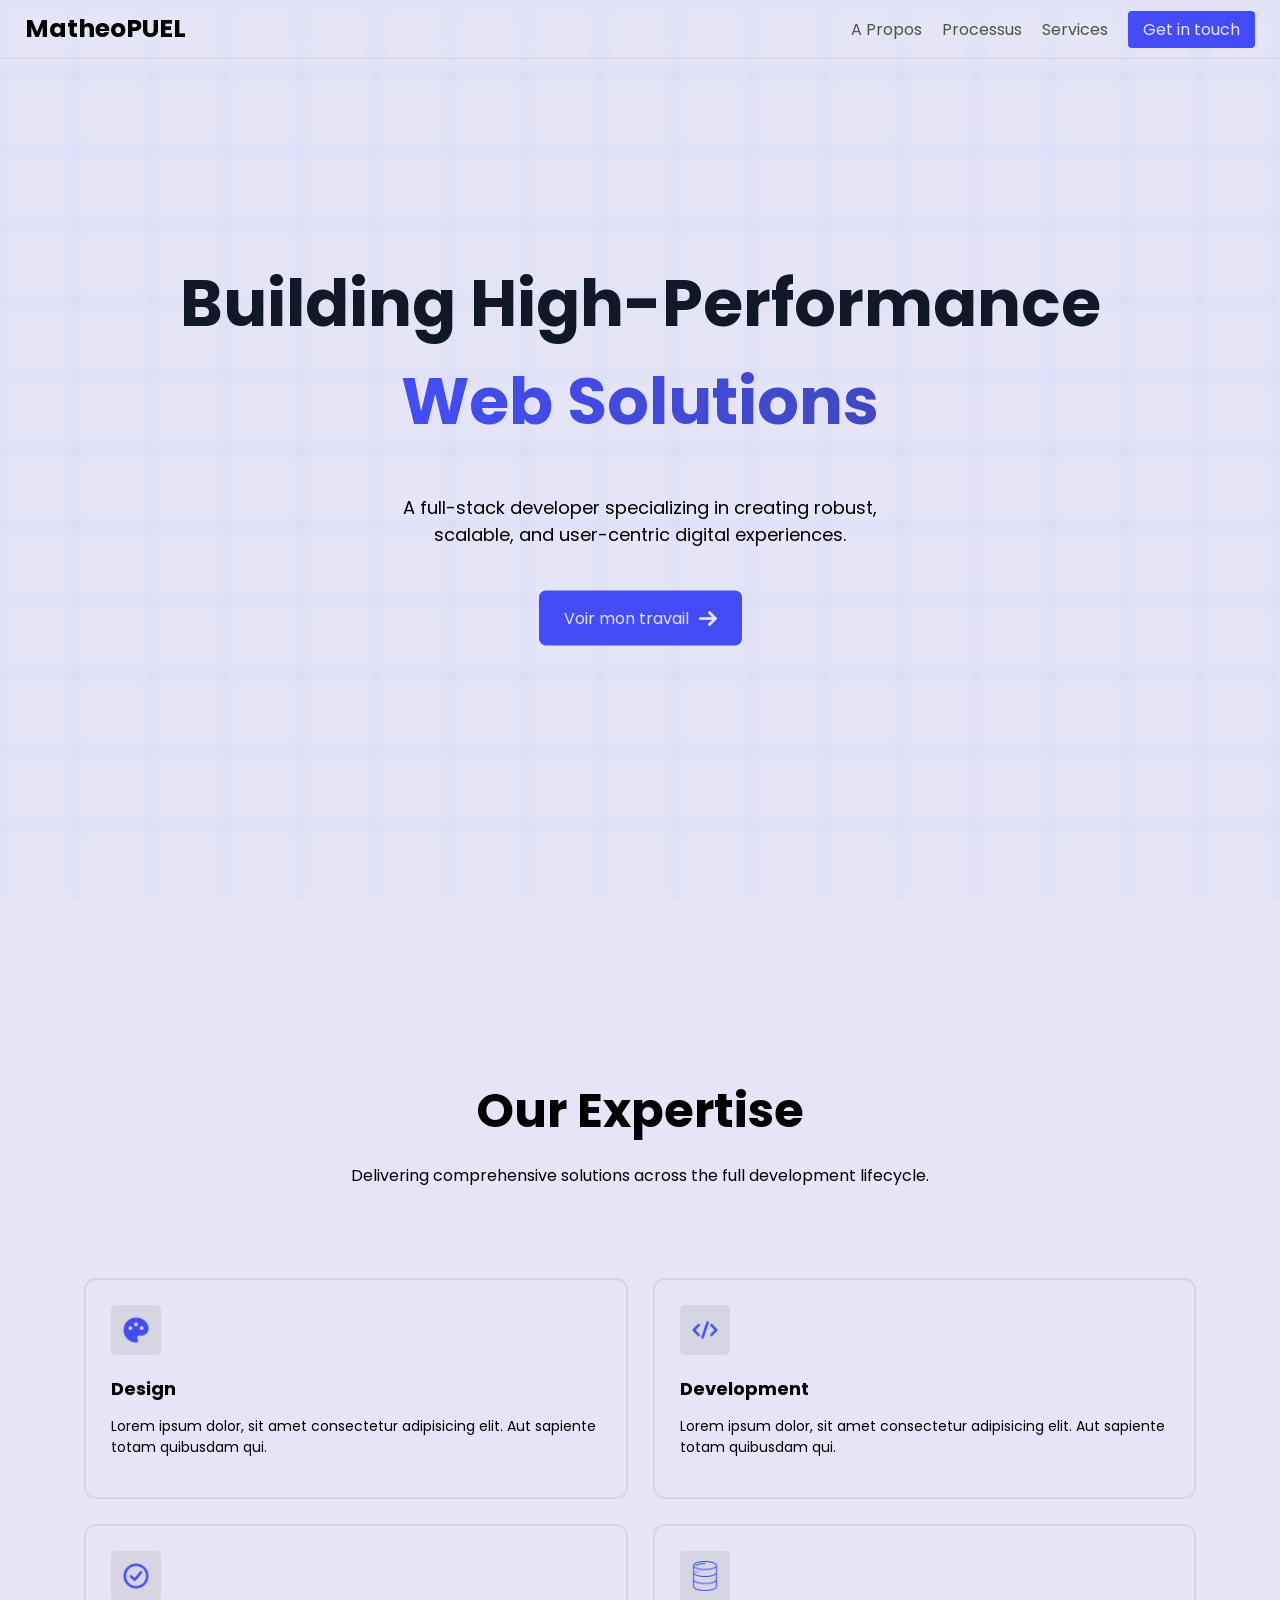
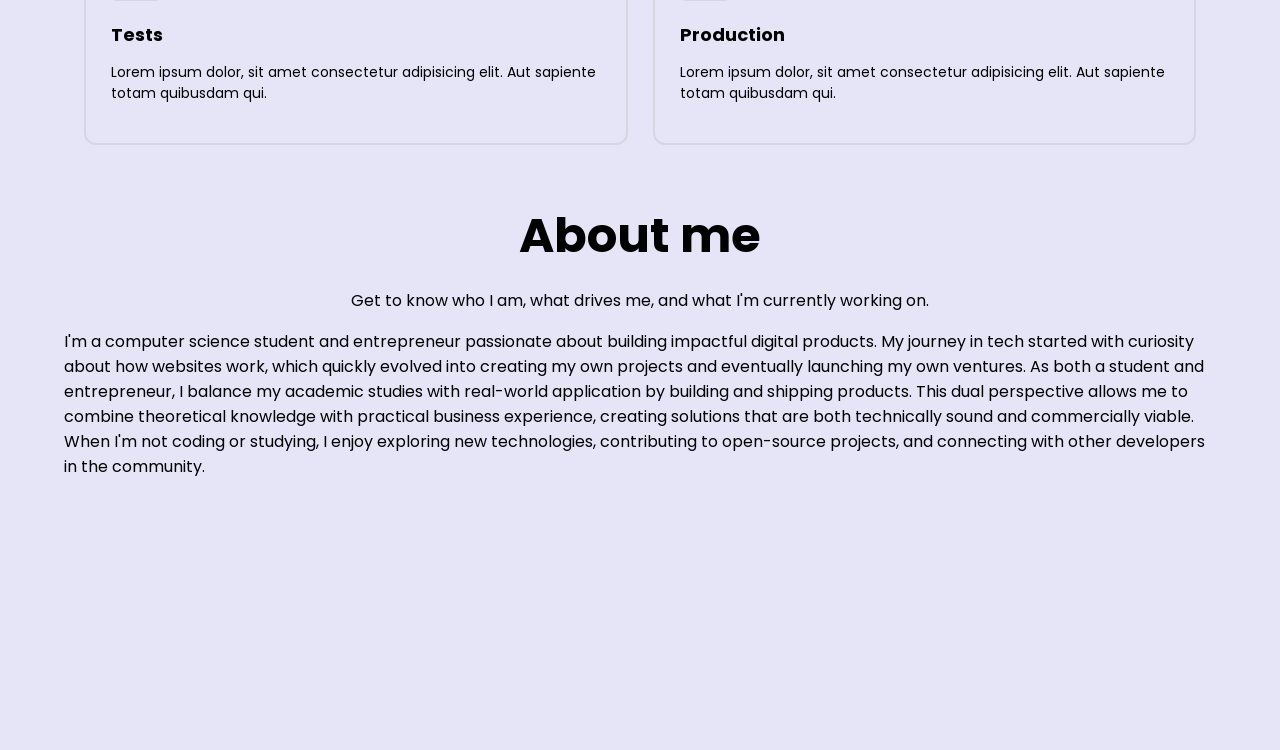
==== index.html @ b8c24689 "Add files via upload" ====
<!DOCTYPE html>
<html lang="fr">
  <head>
    <meta charset="UTF-8" />
    <meta name="viewport" content="width=device-width, initial-scale=1.0" />
    <title>Document</title>
    <link rel="stylesheet" href="./style/index.css" />
  </head>
  <body>

    <nav>
      <div class="nav-logo">
        <h1 style="font-size: 25px;">MatheoPUEL</h1>
      </div>

      <div class="nav-links" id="nav-links">
        <ul>
          <li><a href="">A Propos</a></li>
          <li><a href="">Processus</a></li>
          <li><a href="">Services</a></li>
          <li><a href="" class="nav-btn">Get in touch</a></li>
        </ul>
      </div>

      <div class="nav-toggle" id="nav-toggle">
        ☰
      </div>
    </nav>

    <div class="header-container header-background">
      <div class="hero-section">
        <div class="header-title">
          <h1 class="title">
            Building High-Performance <br /><span class="title-primary"
              >Web Solutions</span
            >
          </h1>
        </div>
        <p class="header-description" style="text-align: center">
          A full-stack developer specializing in creating robust, scalable, and
          user-centric digital experiences.
        </p>
        <a href="" class="btn-primary"
          >Voir mon travail
          <img width="18px" src="./img/right-arrow.png" alt=""
        /></a>
      </div>
    </div>

      <section class="section">
      <div class="section-title">
        <h2>Our Expertise</h2>
        <p>
          Delivering comprehensive solutions across the full development
          lifecycle.
        </p>
      </div>
      <div class="section-cards" style="margin-top: 70px">
        <div class="card">
          <div class="card-icon">
            <img width="30px" src="./img/palette-de-couleurs.png" alt="" />
          </div>
          <h3>Design</h3>
          <p>
            Lorem ipsum dolor, sit amet consectetur adipisicing elit. Aut
            sapiente totam quibusdam qui.
          </p>
        </div>

        <div class="card">
          <div class="card-icon">
            <img width="30px" src="./img/code.png" alt="" />
          </div>
          <h3>Development</h3>
          <p>
            Lorem ipsum dolor, sit amet consectetur adipisicing elit. Aut
            sapiente totam quibusdam qui.
          </p>
        </div>
        <div class="card">
          <div class="card-icon">
            <img width="30px" src="./img/tests.png" alt="" />
          </div>
          <h3>Tests</h3>
          <p>
            Lorem ipsum dolor, sit amet consectetur adipisicing elit. Aut
            sapiente totam quibusdam qui.
          </p>
        </div>
        <div class="card">
          <div class="card-icon">
            <img width="30px" src="./img/server.png" alt="" />
          </div>
          <h3>Production</h3>
          <p>
            Lorem ipsum dolor, sit amet consectetur adipisicing elit. Aut
            sapiente totam quibusdam qui.
          </p>
        </div>
      </div>
    </section>

    <section class="section">
      <div class="section-title">
        <h2>About me</h2>
        <p>
Get to know who I am, what drives me, and what I'm currently working on.</p>
      </div>
      </div>
      <p>I'm a computer science student and entrepreneur passionate about building impactful digital products. My journey in tech started with curiosity about how websites work, which quickly evolved into creating my own projects and eventually launching my own ventures.

As both a student and entrepreneur, I balance my academic studies with real-world application by building and shipping products. This dual perspective allows me to combine theoretical knowledge with practical business experience, creating solutions that are both technically sound and commercially viable.

When I'm not coding or studying, I enjoy exploring new technologies, contributing to open-source projects, and connecting with other developers in the community.        </p>
    </section>


    <script src="./script/navbar.js"></script>
  </body>
</html>
---- style/index.css ----
@import './main.css';


/* --- Base --- */
nav {
  display: flex;
  justify-content: space-between;
  align-items: center;
  position: fixed;
  width: 100%;
  background-color: rgba(var(--primary-background-rgb), 0.5);
  z-index: 99;
  top: 0;
  border-bottom: 1px solid #a6a6a63f;
  backdrop-filter: blur(10px);
  padding: 10px 25px;
  box-sizing: border-box;
}

.nav-logo h1 {
  margin: 0;
}

/* --- Links Desktop --- */
.nav-links ul {
  display: flex;
  flex-direction: row;
  list-style-type: none;
  gap: 20px;
  margin: 0;
  padding: 0;
}

.nav-links ul li a {
  color: #4B5543;
  text-decoration: none;
  transition: color 0.2s;
}

.nav-links ul li a:hover {
  color: #000000;
}

.nav-btn {
  background-color: var(--primary-color);
  color: var(--primary-background) !important;
  text-decoration: none;
  padding: 7px 15px;
  border-radius: 4px;
  transition-duration: 0.3s;
}

.nav-btn:hover {
  background-color: var(--secondary-color);
}

/* --- Bouton hamburger (mobile) --- */
.nav-toggle {
  display: none;
  font-size: 28px;
  cursor: pointer;
  user-select: none;
}

/* --- Base --- */
nav {
  display: flex;
  justify-content: space-between;
  align-items: center;
  position: fixed;
  width: 100%;
  background-color: rgba(var(--primary-background));
  z-index: 99;
  top: 0;
  border-bottom: 1px solid #a6a6a63f;
  backdrop-filter: blur(10px);
  padding: 10px 25px;
  box-sizing: border-box;
}

.nav-logo h1 {
  margin: 0;
}

/* --- Links Desktop --- */
.nav-links ul {
  display: flex;
  flex-direction: row;
  list-style-type: none;
  gap: 20px;
  margin: 0;
  padding: 0;
}

.nav-links ul li a {
  color: #4B5543;
  text-decoration: none;
  transition: color 0.2s;
}

.nav-links ul li a:hover {
  color: #000000;
}

.nav-btn {
  background-color: var(--primary-color);
  color: var(--primary-background) !important;
  text-decoration: none;
  padding: 7px 15px;
  border-radius: 4px;
  transition-duration: 0.3s;
}

.nav-btn:hover {
  background-color: var(--secondary-color);
}

/* --- Hamburger --- */
.nav-toggle {
  display: none;
  font-size: 28px;
  cursor: pointer;
  user-select: none;
}

/* --- Responsive --- */
@media (max-width: 768px) {
  .nav-links {
    position: absolute;
    top: 62px;
    left: 0;
    width: 100%;
    overflow: hidden;
    max-height: 0;
    opacity: 0;
    background-color: rgba(var(--primary-background-rgb));
    border-top: 1px solid #a6a6a63f;
    border-bottom: 1px solid transparent;
    transition: max-height 0.4s ease, opacity 0.4s ease, border-bottom 0.4s ease;
  }

  .nav-links.active {
    max-height: 300px;
    opacity: 1;
    border-bottom: 1px solid #a6a6a63f;
  }

  .nav-links ul {
    display: flex;
    flex-direction: column;
    align-items: left;
    gap: 15px;
    padding: 20px 0;
    margin: 0 0 0 25px;
    backdrop-filter: blur(10px);
  }

  .nav-toggle {
    display: block;
  }
}


.header-container {
  position: relative;
  height: 100vh;
  width: 100%;
  overflow: hidden;
}

.header-background::before {
  content: "";
  position: absolute;
  inset: 0;

  background-color: var(--primary-background);
  background-image: linear-gradient(var(--primary-color) 1px, transparent 1px),
    linear-gradient(to right, var(--primary-color) 1px, var(--primary-background) 1px);
  background-size: 75px 75px;
  opacity: 0.3;

  filter: blur(4px);
  z-index: 0;
}

.hero-section {
  position: relative;
  z-index: 1;
  top: 50%;
  left: 50%;
  transform: translate(-50%, -50%);
  display: flex;
  flex-direction: column;
  align-items: center;

  gap: 25px;
}

.header-title {
  text-align: center;
}

.title {
  font-size: 65px;
  color: #111827;
}

.title-primary {
  font-size: 65px;
  background: linear-gradient(to left, var(--secondary-color), var(--primary-color));
  -webkit-background-clip: text;
  -webkit-text-fill-color: transparent;
}

.btn-primary {
  background-color: var(--primary-color);
  color: var(--primary-background);
  text-decoration: none;
  padding: 15px 25px 15px 25px;
  border-radius: 7px;

  display: flex;
  justify-content: center;
  align-items: center;
  gap: 10px;
  transition-duration: 0.3s;
}

.header-description {
  width: 40%;
  font-size: 18px;

}

.btn-primary:hover {
  background-color: var(--secondary-color);
}

@media screen and (max-width: 1260px) {
  .title {
    font-size: 45px;
  }

  .title-primary {
    font-size: 45px;
  }

  .header-description {
    width: 60%;
  }

}

@media screen and (max-width: 710px) {
  .title {
    font-size: 35px;
  }

  .title-primary {
    font-size: 35px;
  }

  .header-description {
    width: 80%;
  }
}

@media screen and (max-width: 525px) {
  .title {
    font-size: 30px;
  }

  .title-primary {
    font-size: 30px;
  }

  .header-description {
    width: 90%;
    font-size: 18px;
  }
}

/*
Section
*/
.section {
  height: 550px;
  margin-top: 175px;
  position: relative;
  left: 50%;
  transform: translateX(-50%);
  width: 90%;
}

.section-title {
  text-align: center;
}

.section-title h2 {
  font-size: 48px;
}

.section-title p {
  font-size: 16px;
}

.section-cards {
  display: flex;
  flex-wrap: wrap;
  justify-content: space-between;
  gap: 25px;
  padding: 20px;
}

.card {
  flex: 1 1 calc(25% - 20px);
  /* 4 cartes par ligne sur grand écran */
  background-color: var(--primary-background);
  /* exemple */
  padding: 25px;
  border-radius: 12px;
  box-sizing: border-box;

  border: solid 2px #a6a6a63f;
  transition-duration: 0.3s;
}

.card:hover {
  transform: translateY(-10px);
  box-shadow: 0px 10px 15px -3px rgba(0, 0, 0, 0.1);
}

.card-icon {
  width: 50px;
  height: 50px;
  background-color: #a6a6a63f;
  border-radius: 5px;
  margin-bottom: 20px;

  display: flex;
  justify-content: center;
  align-items: center;
}

.card h3 {
  font-size: 18px;
}

.card p {
  font-size: 14px;
}

@media (max-width: 1330px) {
  .card {
    flex: 1 1 calc(50% - 20px);
  }
}

@media (max-width: 760px) {
  .card {
    flex: 1 1 100%;
  }
}
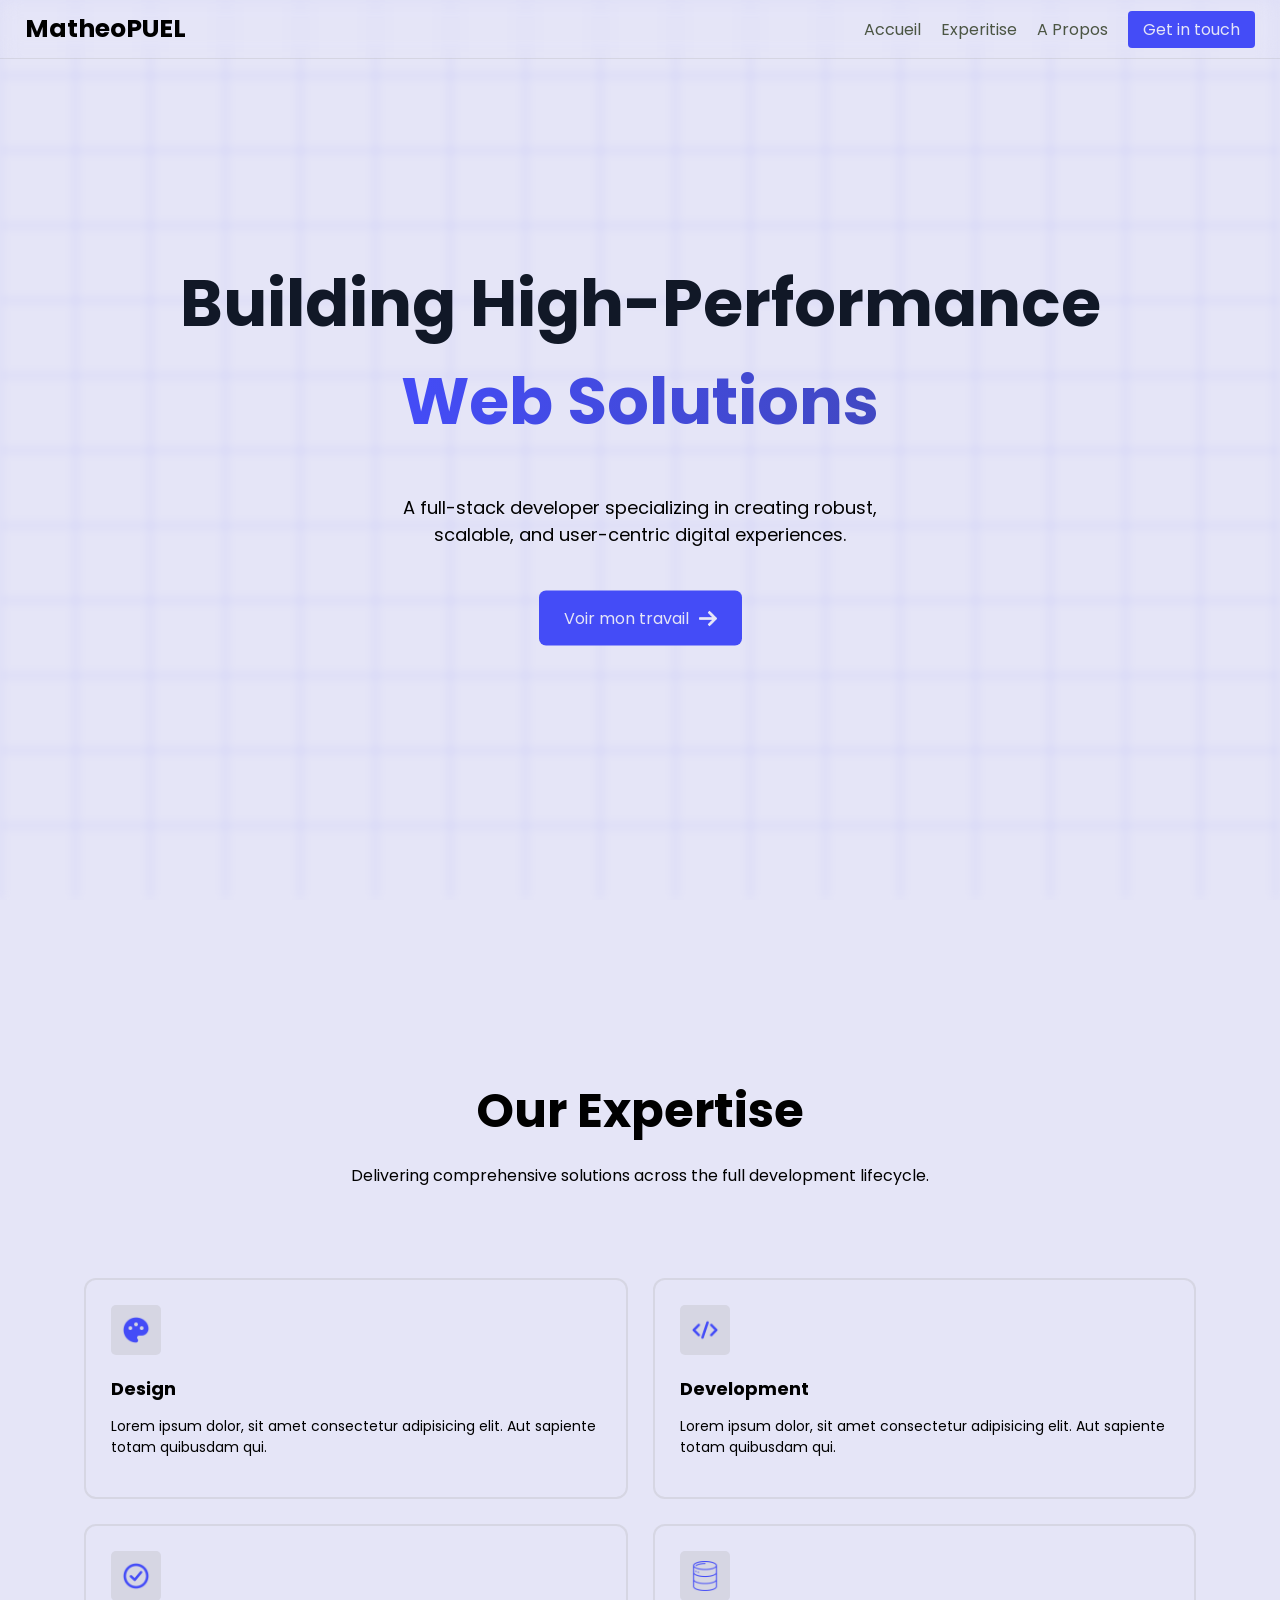
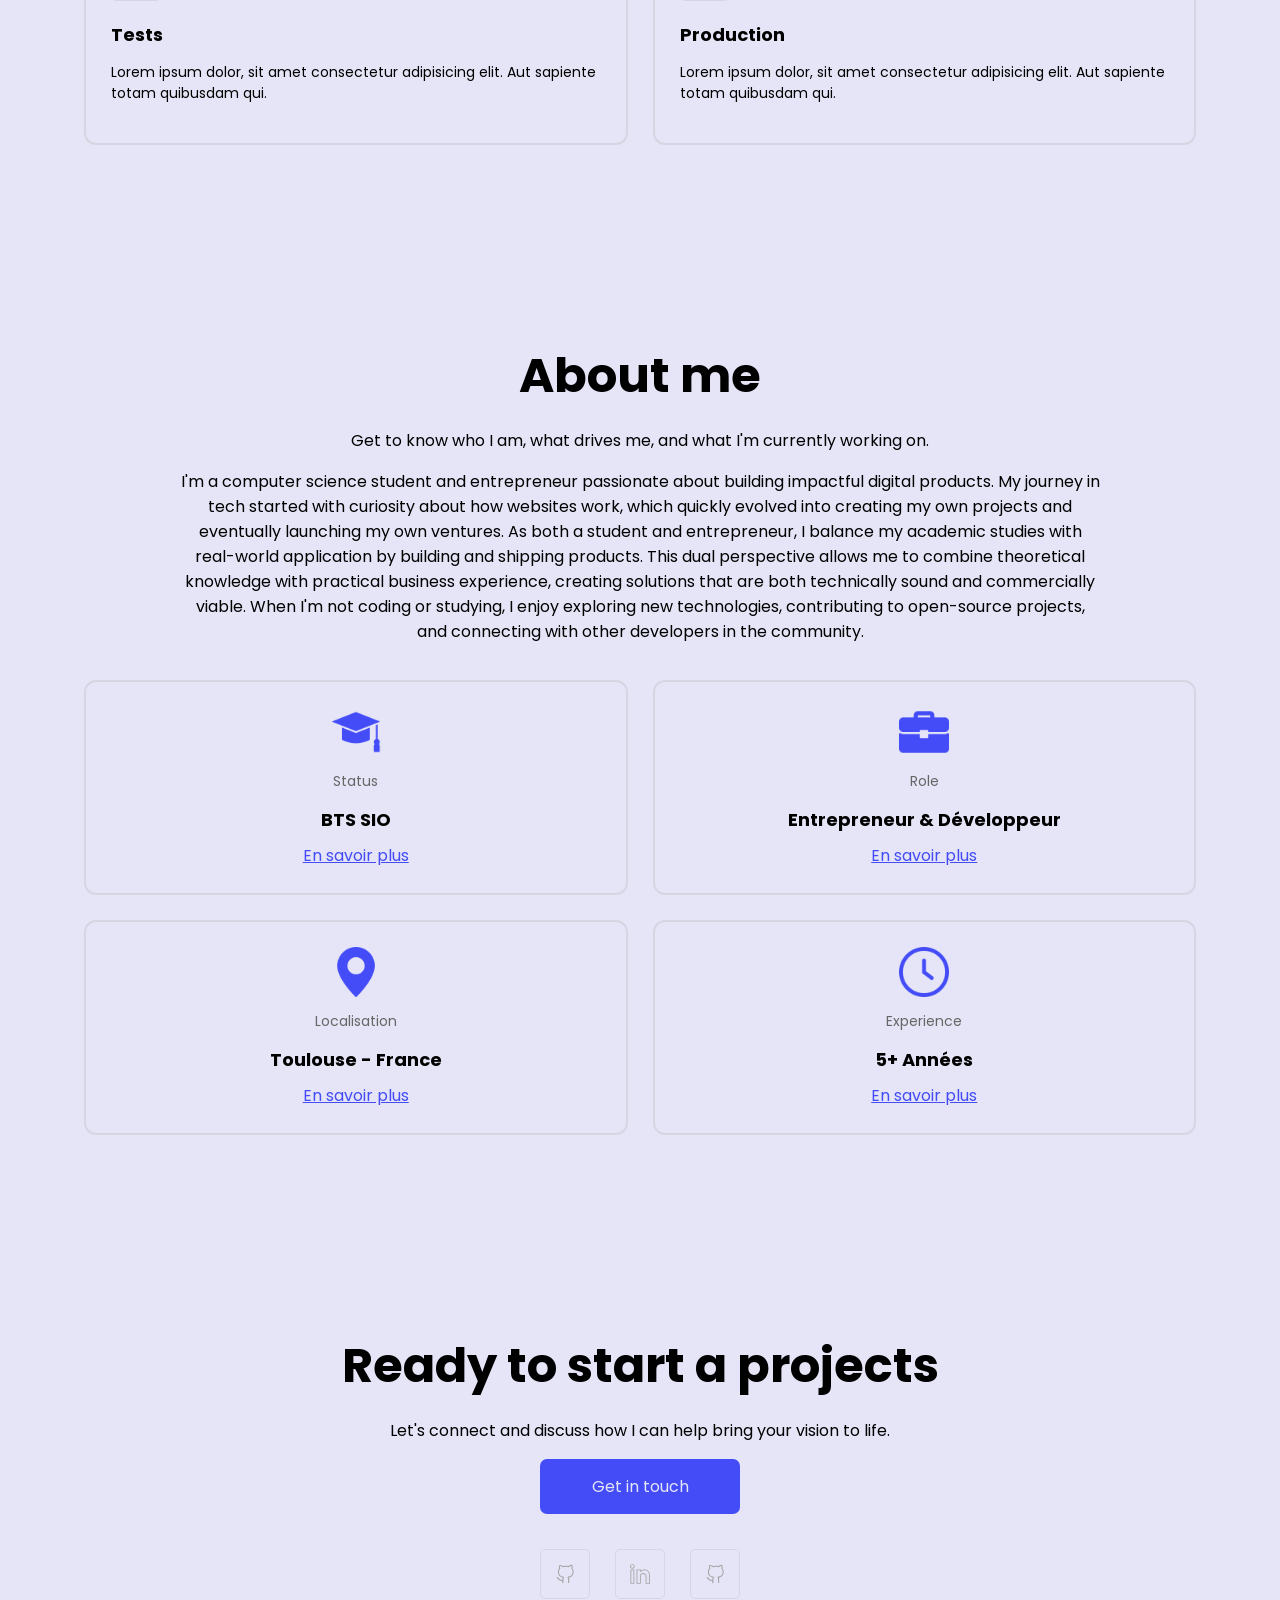
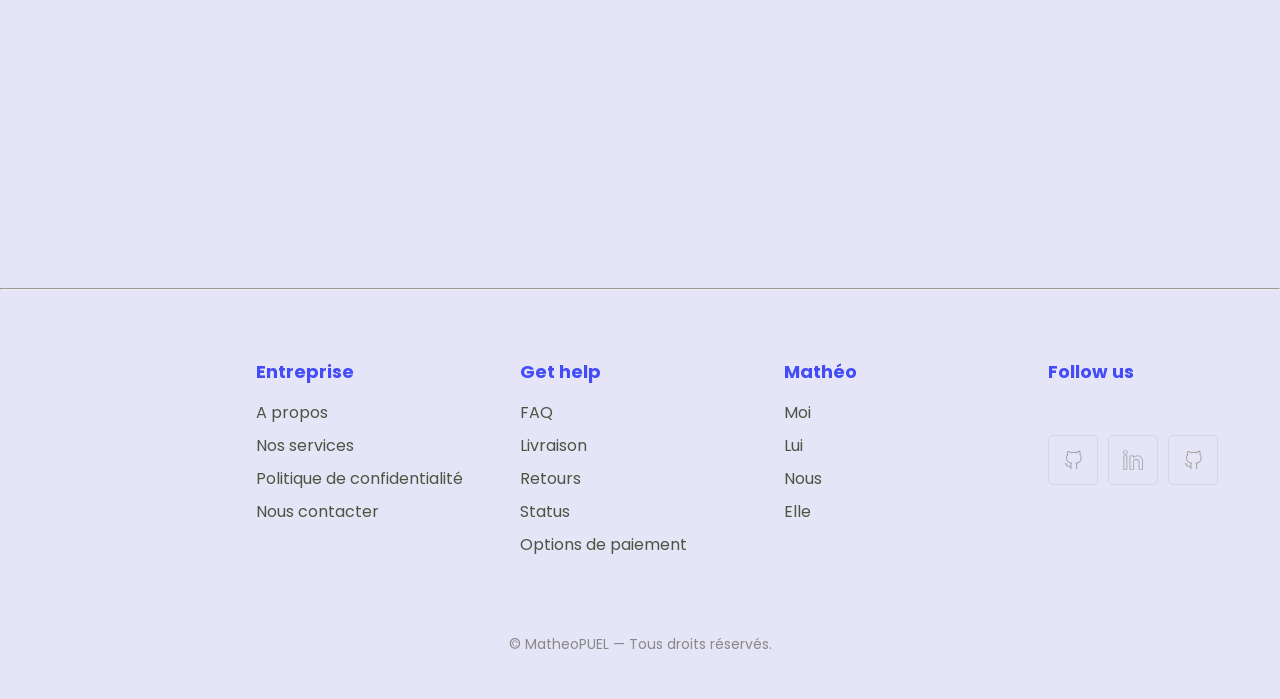
==== commit 5d721a5c: "update project" ====
--- a/index.html
+++ b/index.html
@@ -8,6 +8,15 @@
   </head>
   <body>
 
+    <div class="modal display-none" id="modal">
+      <div class="modal-content">
+        <h1 id="title"></h1>
+        <p id="content"></p>
+        <button class="close-modal" onclick="closeModal()"><img width="20px" src="./img/x.png" alt=""></button>
+      </div>
+
+    </div>
+
     <nav>
       <div class="nav-logo">
         <h1 style="font-size: 25px;">MatheoPUEL</h1>
@@ -15,10 +24,10 @@
 
       <div class="nav-links" id="nav-links">
         <ul>
-          <li><a href="">A Propos</a></li>
-          <li><a href="">Processus</a></li>
-          <li><a href="">Services</a></li>
-          <li><a href="" class="nav-btn">Get in touch</a></li>
+          <li><a href="./index.html#home">Accueil</a></li>
+          <li><a href="./index.html#expertise">Experitise</a></li>
+          <li><a href="./index.html#about">A Propos</a></li>
+          <li><a href="./index.html#contact" class="nav-btn">Get in touch</a></li>
         </ul>
       </div>
 
@@ -27,10 +36,10 @@
       </div>
     </nav>
 
-    <div class="header-container header-background">
+    <div class="header-container header-background" id="home">
       <div class="hero-section">
         <div class="header-title">
-          <h1 class="title">
+          <h1 class="title"">
             Building High-Performance <br /><span class="title-primary"
               >Web Solutions</span
             >
@@ -47,7 +56,7 @@
       </div>
     </div>
 
-      <section class="section">
+    <section class="section" id="expertise">
       <div class="section-title">
         <h2>Our Expertise</h2>
         <p>
@@ -100,21 +109,146 @@
       </div>
     </section>
 
-    <section class="section">
+    <section class="section" id="about">
       <div class="section-title">
         <h2>About me</h2>
         <p>
 Get to know who I am, what drives me, and what I'm currently working on.</p>
       </div>
       </div>
-      <p>I'm a computer science student and entrepreneur passionate about building impactful digital products. My journey in tech started with curiosity about how websites work, which quickly evolved into creating my own projects and eventually launching my own ventures.
+      <p class="about-paragraphe">I'm a computer science student and entrepreneur passionate about building impactful digital products. My journey in tech started with curiosity about how websites work, which quickly evolved into creating my own projects and eventually launching my own ventures.
 
 As both a student and entrepreneur, I balance my academic studies with real-world application by building and shipping products. This dual perspective allows me to combine theoretical knowledge with practical business experience, creating solutions that are both technically sound and commercially viable.
 
 When I'm not coding or studying, I enjoy exploring new technologies, contributing to open-source projects, and connecting with other developers in the community.        </p>
+
+      <div class="about-container">
+        <div class="about-card">
+          <img width="50px" src="./img/education.png" alt="">
+          <p>Status</p>
+          <h3>BTS SIO</h3>
+          <a class="href" onclick="ShowModal(studie)">En savoir plus</a>
+        </div>
+                <div class="about-card">
+          <img width="50px" src="./img/briefcase.png" alt="">
+          <p>Role</p>
+          <h3>Entrepreneur & Développeur</h3>
+                    <a class="href" onclick="ShowModal(role)">En savoir plus</a>
+        </div>
+                <div class="about-card">
+          <img width="50px" src="./img/pin.png" alt="">
+          <p>Localisation</p>
+          <h3>Toulouse - France</h3>
+                    <a class="href" onclick="ShowModal(locatio)">En savoir plus</a>
+        </div>
+                <div class="about-card">
+          <img width="50px" src="./img/clock.png" alt="">
+          <p>Experience</p>
+          <h3>5+ Années</h3>
+                    <a class="href" onclick="ShowModal(experience)">En savoir plus</a>
+        </div>
+      </div>
+
     </section>
 
+    <section class="section" id="contact">
+      <div class="section-title" style="display: flex; flex-direction: column; align-items: center;" >
+        <h2>Ready to start a projects</h2>
+        <p>Let's connect and discuss how I can help bring your vision to life.</p>
+
+        <div>
+          <a class="btn-primary" style="width: 150px;" href="">Get in touch</a>
+          <div class="contact-container">
+            <a href="https://github.com/MatheoPUEL" target="_blank"><div class="contact-card"><svg width="20px" height="20px" viewBox="0 0 24 24" xmlns="http://www.w3.org/2000/svg" fill="#000000"><path d="M21.035 5.257c.91 1.092 1.364 2.366 1.364 3.822 0 5.277-3.002 6.824-5.823 7.279.364.637.455 1.365.455 2.093v3.73c0 .455-.273.728-.637.728a.718.718 0 0 1-.728-.728v-3.73a2.497 2.497 0 0 0-.728-2.093l.455-1.183c2.821-.364 5.733-1.274 5.733-6.187 0-1.183-.455-2.275-1.274-3.185l-.182-.727a4.04 4.04 0 0 0 .09-2.73c-.454.09-1.364.273-2.91 1.365l-.547.09a13.307 13.307 0 0 0-6.55 0l-.547-.09C7.57 2.71 6.66 2.437 6.204 2.437c-.273.91-.273 1.91.09 2.73l-.181.727c-.91.91-1.365 2.093-1.365 3.185 0 4.822 2.73 5.823 5.732 6.187l.364 1.183c-.546.546-.819 1.274-.728 2.002v3.821a.718.718 0 0 1-.728.728.718.718 0 0 1-.728-.728V20.18c-3.002.637-4.185-.91-5.095-2.092-.455-.546-.819-1.001-1.274-1.092-.09-.091-.364-.455-.273-.819.091-.364.455-.637.82-.455.91.182 1.455.91 2 1.547.82 1.092 1.639 2.092 4.095 1.547v-.364c-.09-.728.091-1.456.455-2.093-2.73-.546-5.914-2.093-5.914-7.279 0-1.456.455-2.73 1.365-3.822-.273-1.273-.182-2.638.273-3.73l.455-.364C5.749 1.073 7.023.8 9.66 2.437a13.673 13.673 0 0 1 6.642 0C18.851.708 20.216.98 20.398 1.072l.455.364c.455 1.274.546 2.548.182 3.821z"/></svg></div></a>
+            <a href="https://www.linkedin.com/in/matheo-puel-b21062332/" target="_blank"><div class="contact-card"><svg fill="#000000" height="20px" width="20px" version="1.1" id="Capa_1" xmlns="http://www.w3.org/2000/svg" xmlns:xlink="http://www.w3.org/1999/xlink"
+	 viewBox="0 0 45.959 45.959" xml:space="preserve">
+<g>
+	<g>
+		<path d="M5.392,0.492C2.268,0.492,0,2.647,0,5.614c0,2.966,2.223,5.119,5.284,5.119c1.588,0,2.956-0.515,3.957-1.489
+			c0.96-0.935,1.489-2.224,1.488-3.653C10.659,2.589,8.464,0.492,5.392,0.492z M7.847,7.811C7.227,8.414,6.34,8.733,5.284,8.733
+			C3.351,8.733,2,7.451,2,5.614c0-1.867,1.363-3.122,3.392-3.122c1.983,0,3.293,1.235,3.338,3.123
+			C8.729,6.477,8.416,7.256,7.847,7.811z"/>
+		<path d="M0.959,45.467h8.988V12.422H0.959V45.467z M2.959,14.422h4.988v29.044H2.959V14.422z"/>
+		<path d="M33.648,12.422c-4.168,0-6.72,1.439-8.198,2.792l-0.281-2.792H15v33.044h9.959V28.099c0-0.748,0.303-2.301,0.493-2.711
+			c1.203-2.591,2.826-2.591,5.284-2.591c2.831,0,5.223,2.655,5.223,5.797v16.874h10v-18.67
+			C45.959,16.92,39.577,12.422,33.648,12.422z M43.959,43.467h-6V28.593c0-4.227-3.308-7.797-7.223-7.797
+			c-2.512,0-5.358,0-7.099,3.75c-0.359,0.775-0.679,2.632-0.679,3.553v15.368H17V14.422h6.36l0.408,4.044h1.639l0.293-0.473
+			c0.667-1.074,2.776-3.572,7.948-3.572c4.966,0,10.311,3.872,10.311,12.374V43.467z"/>
+	</g>
+</g>
+</svg></div></a>
+          <a href="" target="_blank"><div class="contact-card"><svg width="20px" height="20px" viewBox="0 0 24 24" xmlns="http://www.w3.org/2000/svg" fill="#000000"><path d="M21.035 5.257c.91 1.092 1.364 2.366 1.364 3.822 0 5.277-3.002 6.824-5.823 7.279.364.637.455 1.365.455 2.093v3.73c0 .455-.273.728-.637.728a.718.718 0 0 1-.728-.728v-3.73a2.497 2.497 0 0 0-.728-2.093l.455-1.183c2.821-.364 5.733-1.274 5.733-6.187 0-1.183-.455-2.275-1.274-3.185l-.182-.727a4.04 4.04 0 0 0 .09-2.73c-.454.09-1.364.273-2.91 1.365l-.547.09a13.307 13.307 0 0 0-6.55 0l-.547-.09C7.57 2.71 6.66 2.437 6.204 2.437c-.273.91-.273 1.91.09 2.73l-.181.727c-.91.91-1.365 2.093-1.365 3.185 0 4.822 2.73 5.823 5.732 6.187l.364 1.183c-.546.546-.819 1.274-.728 2.002v3.821a.718.718 0 0 1-.728.728.718.718 0 0 1-.728-.728V20.18c-3.002.637-4.185-.91-5.095-2.092-.455-.546-.819-1.001-1.274-1.092-.09-.091-.364-.455-.273-.819.091-.364.455-.637.82-.455.91.182 1.455.91 2 1.547.82 1.092 1.639 2.092 4.095 1.547v-.364c-.09-.728.091-1.456.455-2.093-2.73-.546-5.914-2.093-5.914-7.279 0-1.456.455-2.73 1.365-3.822-.273-1.273-.182-2.638.273-3.73l.455-.364C5.749 1.073 7.023.8 9.66 2.437a13.673 13.673 0 0 1 6.642 0C18.851.708 20.216.98 20.398 1.072l.455.364c.455 1.274.546 2.548.182 3.821z"/></svg></div></a>
+          </div>
+        </div>
+      </div>
+    </section>
+
+<hr>
+<footer class="footer">
+  <div class="footer-container">
+    <div class="footer-card">
+      <h4>Entreprise</h4>
+      <ul>
+        <li><a href="#">A propos</a></li>
+        <li><a href="#">Nos services</a></li>
+        <li><a href="#">Politique de confidentialité</a></li>
+        <li><a href="#">Nous contacter</a></li>
+      </ul>
+    </div>
+
+    <div class="footer-card">
+      <h4>Get help</h4>
+      <ul>
+        <li><a href="#">FAQ</a></li>
+        <li><a href="#">Livraison</a></li>
+        <li><a href="#">Retours</a></li>
+        <li><a href="#">Status</a></li>
+        <li><a href="#">Options de paiement</a></li>
+      </ul>
+    </div>
+
+    <div class="footer-card">
+      <h4>Mathéo</h4>
+      <ul>
+        <li><a href="#">Moi</a></li>
+        <li><a href="#">Lui</a></li>
+        <li><a href="#">Nous</a></li>
+        <li><a href="#">Elle</a></li>
+      </ul>
+    </div>
+
+    <div class="footer-card">
+      <h4>Follow us</h4>
+      <div class="social-links">
+<a href="https://github.com/MatheoPUEL" target="_blank"><div class="contact-card"><svg width="20px" height="20px" viewBox="0 0 24 24" xmlns="http://www.w3.org/2000/svg" fill="#000000"><path d="M21.035 5.257c.91 1.092 1.364 2.366 1.364 3.822 0 5.277-3.002 6.824-5.823 7.279.364.637.455 1.365.455 2.093v3.73c0 .455-.273.728-.637.728a.718.718 0 0 1-.728-.728v-3.73a2.497 2.497 0 0 0-.728-2.093l.455-1.183c2.821-.364 5.733-1.274 5.733-6.187 0-1.183-.455-2.275-1.274-3.185l-.182-.727a4.04 4.04 0 0 0 .09-2.73c-.454.09-1.364.273-2.91 1.365l-.547.09a13.307 13.307 0 0 0-6.55 0l-.547-.09C7.57 2.71 6.66 2.437 6.204 2.437c-.273.91-.273 1.91.09 2.73l-.181.727c-.91.91-1.365 2.093-1.365 3.185 0 4.822 2.73 5.823 5.732 6.187l.364 1.183c-.546.546-.819 1.274-.728 2.002v3.821a.718.718 0 0 1-.728.728.718.718 0 0 1-.728-.728V20.18c-3.002.637-4.185-.91-5.095-2.092-.455-.546-.819-1.001-1.274-1.092-.09-.091-.364-.455-.273-.819.091-.364.455-.637.82-.455.91.182 1.455.91 2 1.547.82 1.092 1.639 2.092 4.095 1.547v-.364c-.09-.728.091-1.456.455-2.093-2.73-.546-5.914-2.093-5.914-7.279 0-1.456.455-2.73 1.365-3.822-.273-1.273-.182-2.638.273-3.73l.455-.364C5.749 1.073 7.023.8 9.66 2.437a13.673 13.673 0 0 1 6.642 0C18.851.708 20.216.98 20.398 1.072l.455.364c.455 1.274.546 2.548.182 3.821z"/></svg></div></a>
+            <a href="https://www.linkedin.com/in/matheo-puel-b21062332/" target="_blank"><div class="contact-card"><svg fill="#000000" height="20px" width="20px" version="1.1" id="Capa_1" xmlns="http://www.w3.org/2000/svg" xmlns:xlink="http://www.w3.org/1999/xlink"
+	 viewBox="0 0 45.959 45.959" xml:space="preserve">
+<g>
+	<g>
+		<path d="M5.392,0.492C2.268,0.492,0,2.647,0,5.614c0,2.966,2.223,5.119,5.284,5.119c1.588,0,2.956-0.515,3.957-1.489
+			c0.96-0.935,1.489-2.224,1.488-3.653C10.659,2.589,8.464,0.492,5.392,0.492z M7.847,7.811C7.227,8.414,6.34,8.733,5.284,8.733
+			C3.351,8.733,2,7.451,2,5.614c0-1.867,1.363-3.122,3.392-3.122c1.983,0,3.293,1.235,3.338,3.123
+			C8.729,6.477,8.416,7.256,7.847,7.811z"/>
+		<path d="M0.959,45.467h8.988V12.422H0.959V45.467z M2.959,14.422h4.988v29.044H2.959V14.422z"/>
+		<path d="M33.648,12.422c-4.168,0-6.72,1.439-8.198,2.792l-0.281-2.792H15v33.044h9.959V28.099c0-0.748,0.303-2.301,0.493-2.711
+			c1.203-2.591,2.826-2.591,5.284-2.591c2.831,0,5.223,2.655,5.223,5.797v16.874h10v-18.67
+			C45.959,16.92,39.577,12.422,33.648,12.422z M43.959,43.467h-6V28.593c0-4.227-3.308-7.797-7.223-7.797
+			c-2.512,0-5.358,0-7.099,3.75c-0.359,0.775-0.679,2.632-0.679,3.553v15.368H17V14.422h6.36l0.408,4.044h1.639l0.293-0.473
+			c0.667-1.074,2.776-3.572,7.948-3.572c4.966,0,10.311,3.872,10.311,12.374V43.467z"/>
+	</g>
+</g>
+</svg></div></a>
+          <a href="" target="_blank"><div class="contact-card"><svg width="20px" height="20px" viewBox="0 0 24 24" xmlns="http://www.w3.org/2000/svg" fill="#000000"><path d="M21.035 5.257c.91 1.092 1.364 2.366 1.364 3.822 0 5.277-3.002 6.824-5.823 7.279.364.637.455 1.365.455 2.093v3.73c0 .455-.273.728-.637.728a.718.718 0 0 1-.728-.728v-3.73a2.497 2.497 0 0 0-.728-2.093l.455-1.183c2.821-.364 5.733-1.274 5.733-6.187 0-1.183-.455-2.275-1.274-3.185l-.182-.727a4.04 4.04 0 0 0 .09-2.73c-.454.09-1.364.273-2.91 1.365l-.547.09a13.307 13.307 0 0 0-6.55 0l-.547-.09C7.57 2.71 6.66 2.437 6.204 2.437c-.273.91-.273 1.91.09 2.73l-.181.727c-.91.91-1.365 2.093-1.365 3.185 0 4.822 2.73 5.823 5.732 6.187l.364 1.183c-.546.546-.819 1.274-.728 2.002v3.821a.718.718 0 0 1-.728.728.718.718 0 0 1-.728-.728V20.18c-3.002.637-4.185-.91-5.095-2.092-.455-.546-.819-1.001-1.274-1.092-.09-.091-.364-.455-.273-.819.091-.364.455-.637.82-.455.91.182 1.455.91 2 1.547.82 1.092 1.639 2.092 4.095 1.547v-.364c-.09-.728.091-1.456.455-2.093-2.73-.546-5.914-2.093-5.914-7.279 0-1.456.455-2.73 1.365-3.822-.273-1.273-.182-2.638.273-3.73l.455-.364C5.749 1.073 7.023.8 9.66 2.437a13.673 13.673 0 0 1 6.642 0C18.851.708 20.216.98 20.398 1.072l.455.364c.455 1.274.546 2.548.182 3.821z"/></svg></div></a>
+      </div>
+    </div>
+  </div>
+
+  <div class="footer-bottom">
+    <p>&copy; <span id="year"></span> MatheoPUEL — Tous droits réservés.</p>
+  </div>
+</footer>
 
     <script src="./script/navbar.js"></script>
+    <script src="./script/modal.js"></script>
   </body>
 </html>
--- a/style/index.css
+++ b/style/index.css
@@ -70,7 +70,7 @@
   position: fixed;
   width: 100%;
   background-color: rgba(var(--primary-background));
-  z-index: 99;
+  z-index: 98;
   top: 0;
   border-bottom: 1px solid #a6a6a63f;
   backdrop-filter: blur(10px);
@@ -284,12 +284,15 @@
 Section
 */
 .section {
-  height: 550px;
+    min-height: 550px;
+  /* ou auto */
+  height: auto;
   margin-top: 175px;
   position: relative;
   left: 50%;
   transform: translateX(-50%);
   width: 90%;
+  z-index: 1;
 }
 
 .section-title {
@@ -361,3 +364,116 @@
     flex: 1 1 100%;
   }
 }
+
+
+
+/* --- Section About --- */
+.about-section {
+  min-height: 550px;
+  height: auto;
+  margin-top: 175px;
+  position: relative;
+  left: 50%;
+  transform: translateX(-50%);
+  width: 90%;
+  z-index: 1;
+}
+
+.about-section .section-title {
+  text-align: center;
+}
+
+.about-section .section-title h2 {
+  font-size: 48px;
+}
+
+.about-section .section-title p {
+  font-size: 16px;
+}
+
+/* --- Grille des cartes --- */
+.about-container {
+  display: flex;
+  flex-wrap: wrap;
+  justify-content: space-between;
+  gap: 25px;
+  padding: 20px;
+}
+.about-paragraphe {
+  width: 55%;
+  position: relative;
+  left: 50%;
+  transform: translateX(-50%);
+  text-align: center;
+}
+/* --- Cartes individuelles --- */
+.about-card {
+  flex: 1 1 calc(25% - 20px);
+  background-color: var(--primary-background);
+  padding: 25px;
+  border-radius: 12px;
+  box-sizing: border-box;
+  border: solid 2px #a6a6a63f;
+  transition-duration: 0.3s;
+  text-align: center;
+
+  display: flex;
+  flex-direction: column;
+  justify-content: center;
+  align-items: center;
+}
+
+.about-card h3 {
+  font-size: 18px;
+  margin-bottom: 10px;
+}
+
+.about-card p {
+  font-size: 14px;
+  color: #666;
+}
+
+/* --- Responsive --- */
+@media (max-width: 1330px) {
+  .about-card {
+    flex: 1 1 calc(50% - 20px);
+  }
+  .about-paragraphe {
+    width: 80%;
+  }
+}
+
+@media (max-width: 760px) {
+  .about-card {
+    flex: 1 1 100%;
+  }
+  .about-paragraphe {
+    width: 90%;
+  }
+}
+
+.contact-container {
+  display: flex;
+  justify-content: space-between;
+}
+.contact-card {
+  border: solid 1px #a6a6a63f;
+  border-radius: 5px;
+  width: 48px;
+  height: 48px;
+  margin-top: 35px;
+  transition-duration: 0.3s;
+}
+.contact-card:hover {
+  border: solid 1px var(--primary-color);
+}
+.contact-card svg {
+  fill: #a6a6a6;
+  position: relative;
+  top: 50%;
+  transform: translateY(-50%);
+  transition-duration: 0.3s;
+}
+.contact-card:hover svg {
+  fill: var(--primary-color);
+}
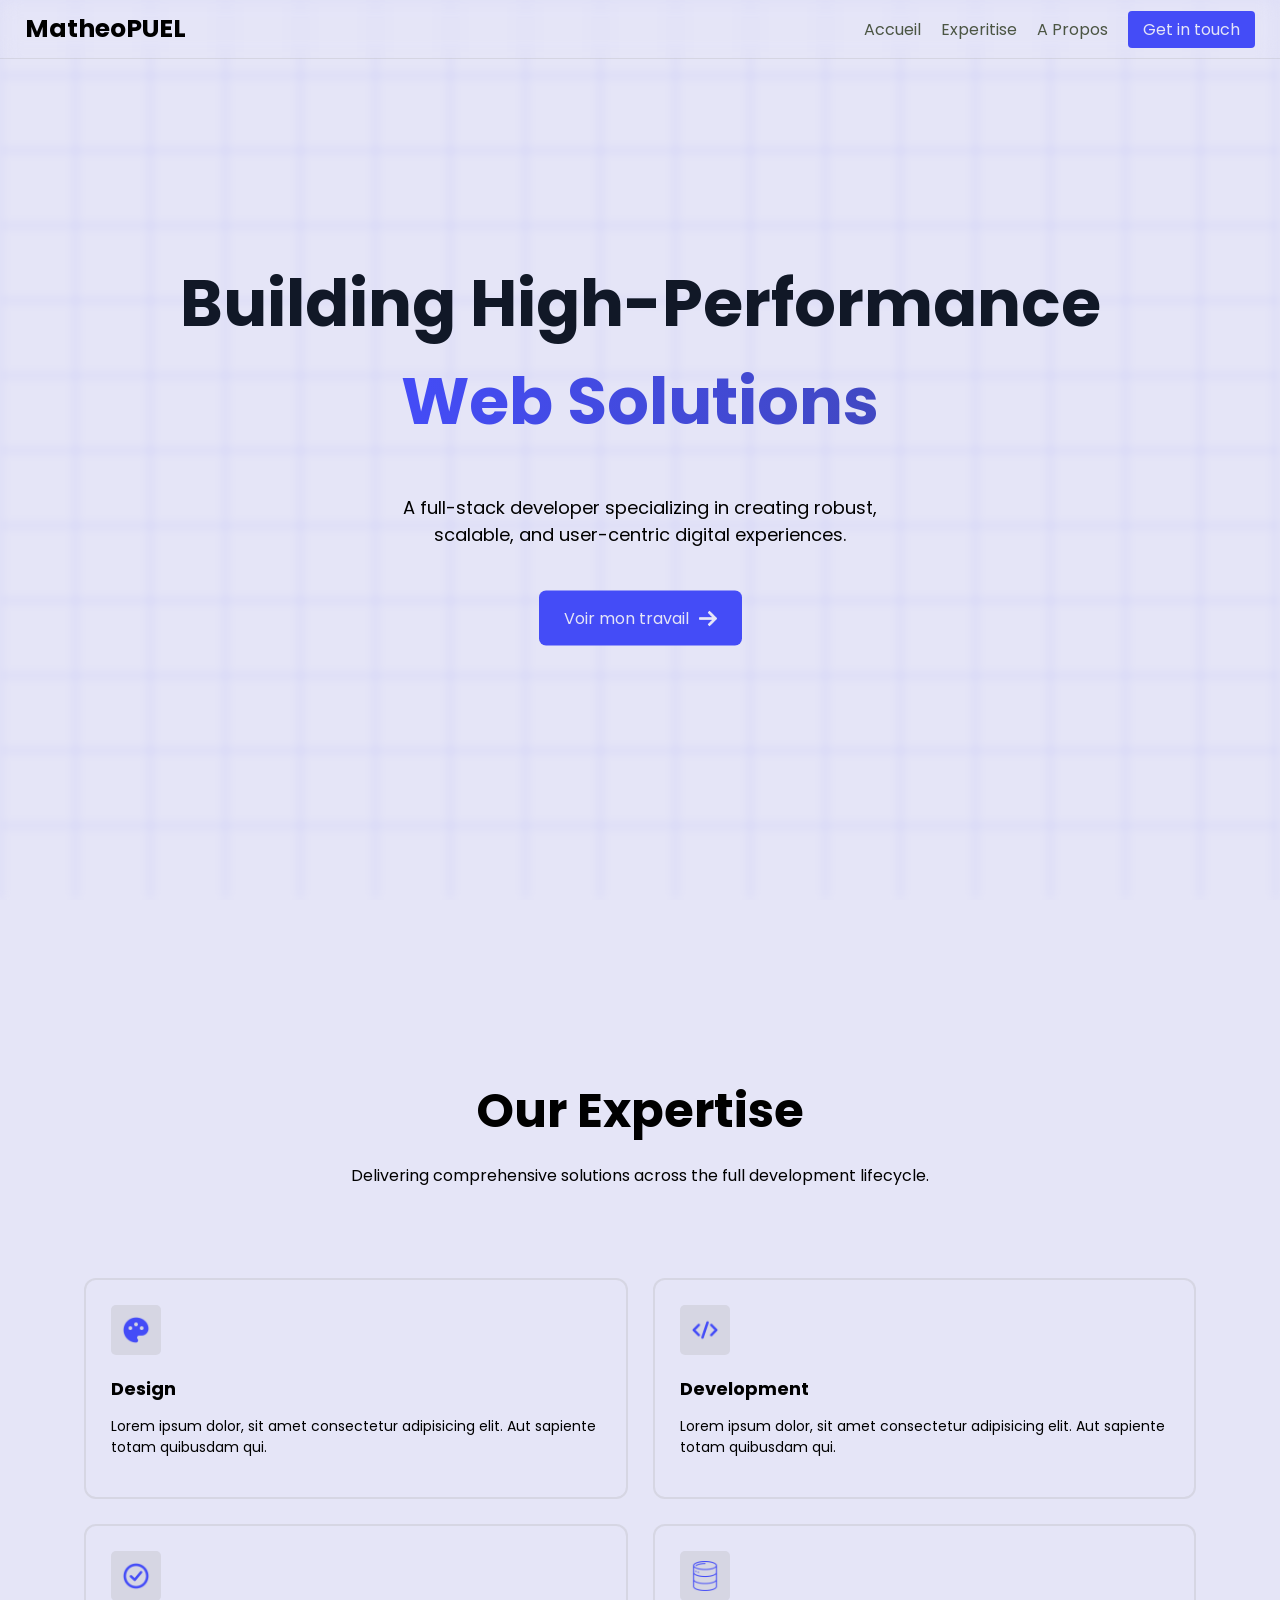
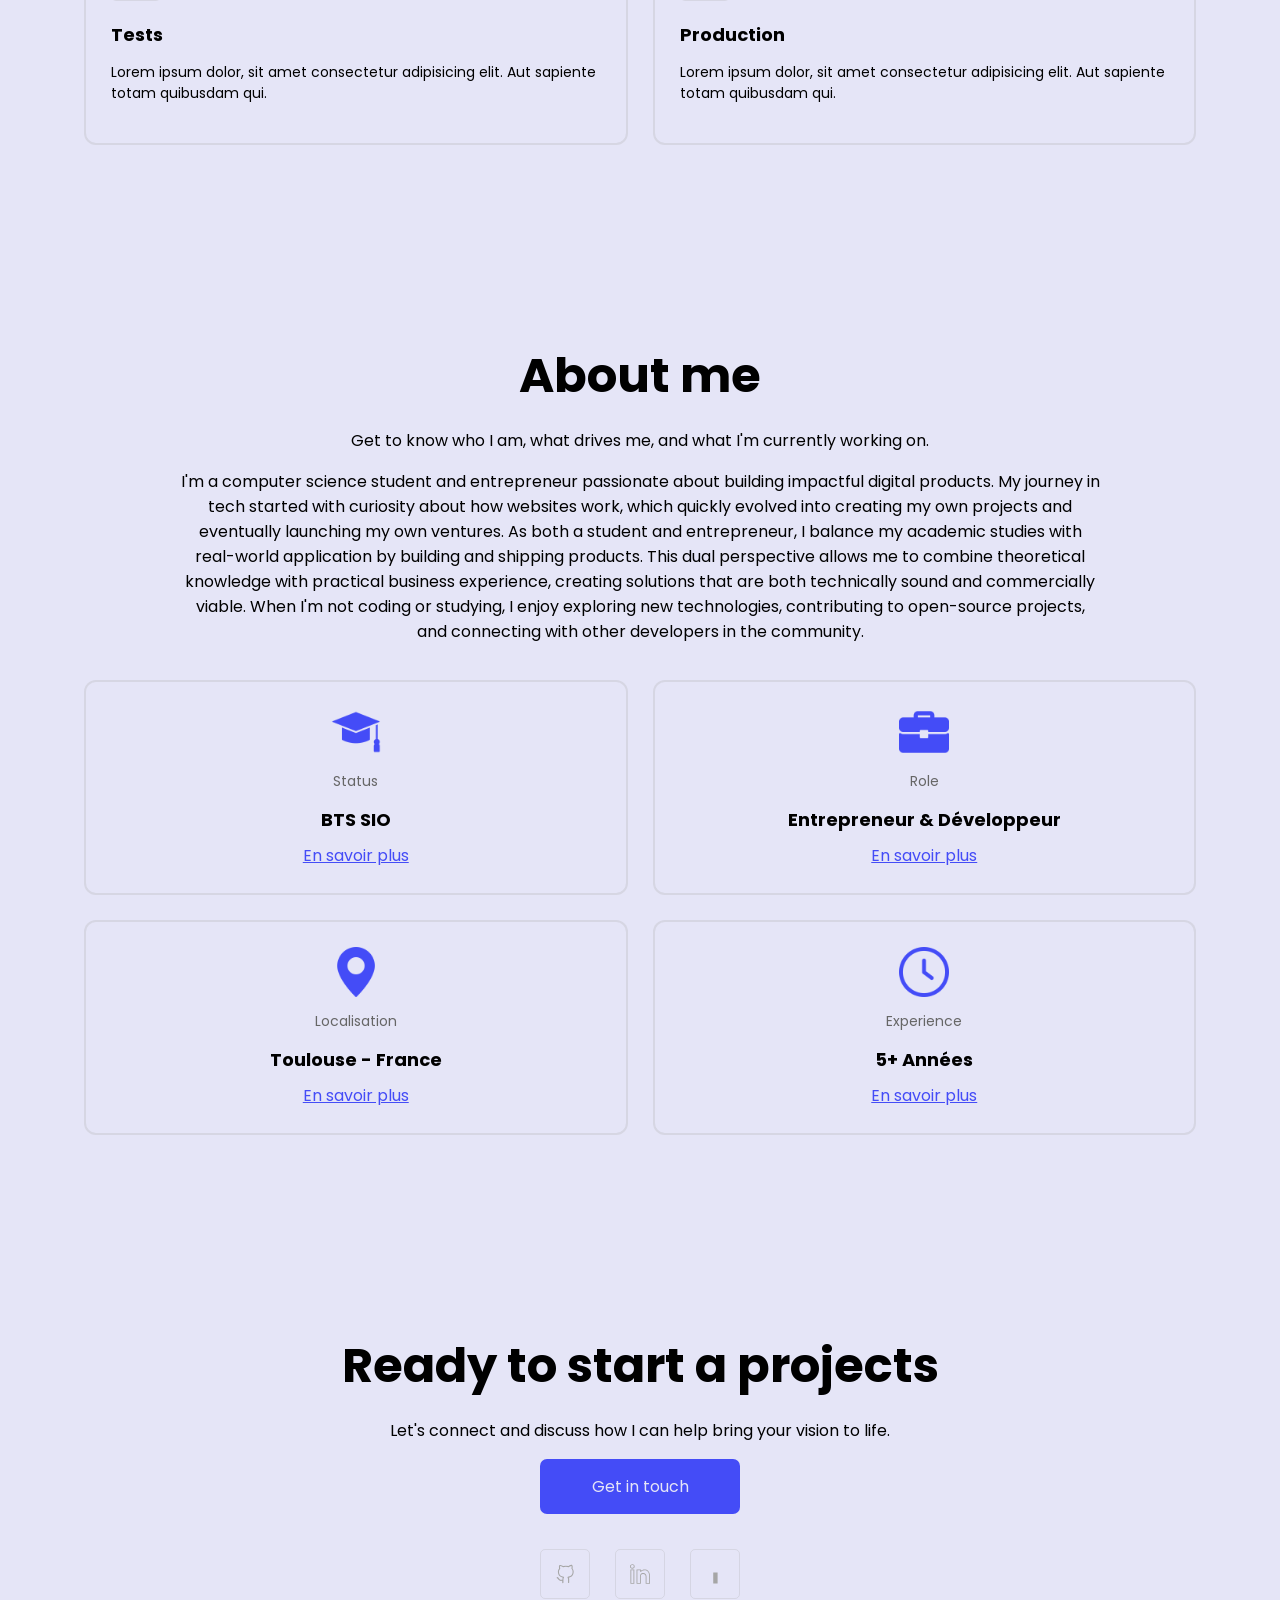
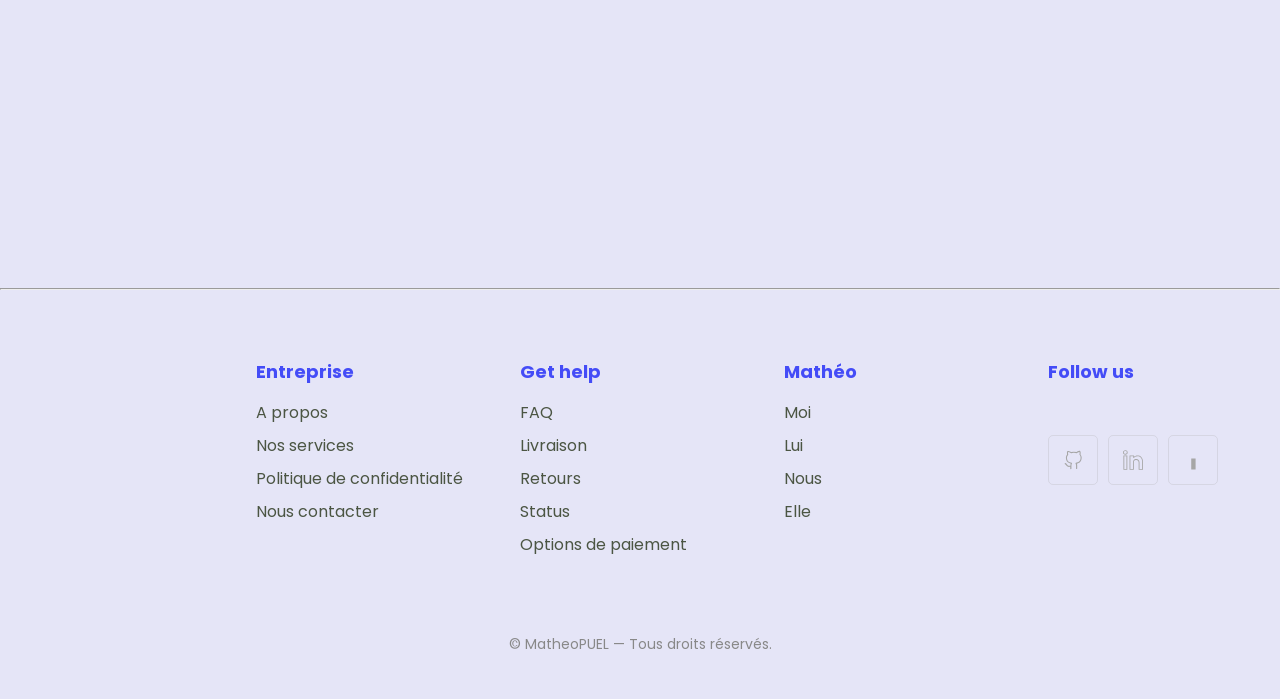
==== commit 2e265d46: "add infogreffe svg hardcore cette merde" ====
--- a/index.html
+++ b/index.html
@@ -1,73 +1,75 @@
 <!DOCTYPE html>
 <html lang="fr">
-  <head>
+
+<head>
     <meta charset="UTF-8" />
     <meta name="viewport" content="width=device-width, initial-scale=1.0" />
     <title>Document</title>
     <link rel="stylesheet" href="./style/index.css" />
-  </head>
-  <body>
+</head>
+
+<body>
 
     <div class="modal display-none" id="modal">
-      <div class="modal-content">
-        <h1 id="title"></h1>
-        <p id="content"></p>
-        <button class="close-modal" onclick="closeModal()"><img width="20px" src="./img/x.png" alt=""></button>
-      </div>
+        <div class="modal-content">
+            <h1 id="title"></h1>
+            <p id="content"></p>
+            <button class="close-modal" onclick="closeModal()"><img width="20px" src="./img/x.png" alt=""></button>
+        </div>
 
     </div>
 
     <nav>
-      <div class="nav-logo">
-        <h1 style="font-size: 25px;">MatheoPUEL</h1>
-      </div>
-
-      <div class="nav-links" id="nav-links">
-        <ul>
-          <li><a href="./index.html#home">Accueil</a></li>
-          <li><a href="./index.html#expertise">Experitise</a></li>
-          <li><a href="./index.html#about">A Propos</a></li>
-          <li><a href="./index.html#contact" class="nav-btn">Get in touch</a></li>
-        </ul>
-      </div>
-
-      <div class="nav-toggle" id="nav-toggle">
-        ☰
-      </div>
+        <div class="nav-logo">
+            <h1 style="font-size: 25px;">MatheoPUEL</h1>
+        </div>
+
+        <div class="nav-links" id="nav-links">
+            <ul>
+                <li><a href="./index.html#home">Accueil</a></li>
+                <li><a href="./index.html#expertise">Experitise</a></li>
+                <li><a href="./index.html#about">A Propos</a></li>
+                <li><a href="./index.html#contact" class="nav-btn">Get in touch</a></li>
+            </ul>
+        </div>
+
+        <div class="nav-toggle" id="nav-toggle">
+            ☰
+        </div>
     </nav>
 
     <div class="header-container header-background" id="home">
-      <div class="hero-section">
-        <div class="header-title">
-          <h1 class="title"">
-            Building High-Performance <br /><span class="title-primary"
+        <div class="hero-section">
+            <div class="header-title">
+                <h1 class="title" ">
+            Building High-Performance <br /><span class="title-primary "
               >Web Solutions</span
             >
           </h1>
         </div>
-        <p class="header-description" style="text-align: center">
+        <p class="header-description " style="text-align: center ">
           A full-stack developer specializing in creating robust, scalable, and
           user-centric digital experiences.
         </p>
-        <a href="" class="btn-primary"
+        <a href=" " class="btn-primary "
           >Voir mon travail
-          <img width="18px" src="./img/right-arrow.png" alt=""
+          <img width="18px " src="./img/right-arrow.png " alt=" "
         /></a>
       </div>
     </div>
 
-    <section class="section" id="expertise">
-      <div class="section-title">
+    <section class="section " id="expertise ">
+      <div class="section-title ">
         <h2>Our Expertise</h2>
         <p>
           Delivering comprehensive solutions across the full development
           lifecycle.
         </p>
       </div>
-      <div class="section-cards" style="margin-top: 70px">
-        <div class="card">
-          <div class="card-icon">
-            <img width="30px" src="./img/palette-de-couleurs.png" alt="" />
+      <div class="section-cards " style="margin-top: 70px ">
+        <div class="card ">
+          <div class="card-icon ">
+            <img width="30px " src="./img/palette-de-couleurs.png " alt=" " />
           </div>
           <h3>Design</h3>
           <p>
@@ -76,9 +78,9 @@
           </p>
         </div>
 
-        <div class="card">
-          <div class="card-icon">
-            <img width="30px" src="./img/code.png" alt="" />
+        <div class="card ">
+          <div class="card-icon ">
+            <img width="30px " src="./img/code.png " alt=" " />
           </div>
           <h3>Development</h3>
           <p>
@@ -86,9 +88,9 @@
             sapiente totam quibusdam qui.
           </p>
         </div>
-        <div class="card">
-          <div class="card-icon">
-            <img width="30px" src="./img/tests.png" alt="" />
+        <div class="card ">
+          <div class="card-icon ">
+            <img width="30px " src="./img/tests.png " alt=" " />
           </div>
           <h3>Tests</h3>
           <p>
@@ -96,9 +98,9 @@
             sapiente totam quibusdam qui.
           </p>
         </div>
-        <div class="card">
-          <div class="card-icon">
-            <img width="30px" src="./img/server.png" alt="" />
+        <div class="card ">
+          <div class="card-icon ">
+            <img width="30px " src="./img/server.png " alt=" " />
           </div>
           <h3>Production</h3>
           <p>
@@ -109,146 +111,158 @@
       </div>
     </section>
 
-    <section class="section" id="about">
-      <div class="section-title">
+    <section class="section " id="about ">
+      <div class="section-title ">
         <h2>About me</h2>
         <p>
 Get to know who I am, what drives me, and what I'm currently working on.</p>
       </div>
       </div>
-      <p class="about-paragraphe">I'm a computer science student and entrepreneur passionate about building impactful digital products. My journey in tech started with curiosity about how websites work, which quickly evolved into creating my own projects and eventually launching my own ventures.
+      <p class="about-paragraphe ">I'm a computer science student and entrepreneur passionate about building impactful digital products. My journey in tech started with curiosity about how websites work, which quickly evolved into creating my own projects and eventually launching my own ventures.
 
 As both a student and entrepreneur, I balance my academic studies with real-world application by building and shipping products. This dual perspective allows me to combine theoretical knowledge with practical business experience, creating solutions that are both technically sound and commercially viable.
 
 When I'm not coding or studying, I enjoy exploring new technologies, contributing to open-source projects, and connecting with other developers in the community.        </p>
 
-      <div class="about-container">
-        <div class="about-card">
-          <img width="50px" src="./img/education.png" alt="">
+      <div class="about-container ">
+        <div class="about-card ">
+          <img width="50px " src="./img/education.png " alt=" ">
           <p>Status</p>
           <h3>BTS SIO</h3>
-          <a class="href" onclick="ShowModal(studie)">En savoir plus</a>
-        </div>
-                <div class="about-card">
-          <img width="50px" src="./img/briefcase.png" alt="">
+          <a class="href " onclick="ShowModal(studie) ">En savoir plus</a>
+        </div>
+                <div class="about-card ">
+          <img width="50px " src="./img/briefcase.png " alt=" ">
           <p>Role</p>
           <h3>Entrepreneur & Développeur</h3>
-                    <a class="href" onclick="ShowModal(role)">En savoir plus</a>
-        </div>
-                <div class="about-card">
-          <img width="50px" src="./img/pin.png" alt="">
+                    <a class="href " onclick="ShowModal(role) ">En savoir plus</a>
+        </div>
+                <div class="about-card ">
+          <img width="50px " src="./img/pin.png " alt=" ">
           <p>Localisation</p>
           <h3>Toulouse - France</h3>
-                    <a class="href" onclick="ShowModal(locatio)">En savoir plus</a>
-        </div>
-                <div class="about-card">
-          <img width="50px" src="./img/clock.png" alt="">
+                    <a class="href " onclick="ShowModal(locatio) ">En savoir plus</a>
+        </div>
+                <div class="about-card ">
+          <img width="50px " src="./img/clock.png " alt=" ">
           <p>Experience</p>
           <h3>5+ Années</h3>
-                    <a class="href" onclick="ShowModal(experience)">En savoir plus</a>
+                    <a class="href " onclick="ShowModal(experience) ">En savoir plus</a>
         </div>
       </div>
 
     </section>
 
-    <section class="section" id="contact">
-      <div class="section-title" style="display: flex; flex-direction: column; align-items: center;" >
+    <section class="section " id="contact ">
+      <div class="section-title " style="display: flex; flex-direction: column; align-items: center; " >
         <h2>Ready to start a projects</h2>
         <p>Let's connect and discuss how I can help bring your vision to life.</p>
 
         <div>
-          <a class="btn-primary" style="width: 150px;" href="">Get in touch</a>
-          <div class="contact-container">
-            <a href="https://github.com/MatheoPUEL" target="_blank"><div class="contact-card"><svg width="20px" height="20px" viewBox="0 0 24 24" xmlns="http://www.w3.org/2000/svg" fill="#000000"><path d="M21.035 5.257c.91 1.092 1.364 2.366 1.364 3.822 0 5.277-3.002 6.824-5.823 7.279.364.637.455 1.365.455 2.093v3.73c0 .455-.273.728-.637.728a.718.718 0 0 1-.728-.728v-3.73a2.497 2.497 0 0 0-.728-2.093l.455-1.183c2.821-.364 5.733-1.274 5.733-6.187 0-1.183-.455-2.275-1.274-3.185l-.182-.727a4.04 4.04 0 0 0 .09-2.73c-.454.09-1.364.273-2.91 1.365l-.547.09a13.307 13.307 0 0 0-6.55 0l-.547-.09C7.57 2.71 6.66 2.437 6.204 2.437c-.273.91-.273 1.91.09 2.73l-.181.727c-.91.91-1.365 2.093-1.365 3.185 0 4.822 2.73 5.823 5.732 6.187l.364 1.183c-.546.546-.819 1.274-.728 2.002v3.821a.718.718 0 0 1-.728.728.718.718 0 0 1-.728-.728V20.18c-3.002.637-4.185-.91-5.095-2.092-.455-.546-.819-1.001-1.274-1.092-.09-.091-.364-.455-.273-.819.091-.364.455-.637.82-.455.91.182 1.455.91 2 1.547.82 1.092 1.639 2.092 4.095 1.547v-.364c-.09-.728.091-1.456.455-2.093-2.73-.546-5.914-2.093-5.914-7.279 0-1.456.455-2.73 1.365-3.822-.273-1.273-.182-2.638.273-3.73l.455-.364C5.749 1.073 7.023.8 9.66 2.437a13.673 13.673 0 0 1 6.642 0C18.851.708 20.216.98 20.398 1.072l.455.364c.455 1.274.546 2.548.182 3.821z"/></svg></div></a>
-            <a href="https://www.linkedin.com/in/matheo-puel-b21062332/" target="_blank"><div class="contact-card"><svg fill="#000000" height="20px" width="20px" version="1.1" id="Capa_1" xmlns="http://www.w3.org/2000/svg" xmlns:xlink="http://www.w3.org/1999/xlink"
-	 viewBox="0 0 45.959 45.959" xml:space="preserve">
+          <a class="btn-primary " style="width: 150px; " href=" ">Get in touch</a>
+          <div class="contact-container ">
+            <a href="https://github.com/MatheoPUEL " target="_blank "><div class="contact-card "><svg width="20px " height="20px " viewBox="0 0 24 24 " xmlns="http://www.w3.org/2000/svg " fill="#000000 "><path d="M21.035 5.257c.91 1.092 1.364 2.366
+                    1.364 3.822 0 5.277-3.002 6.824-5.823 7.279.364.637.455 1.365.455 2.093v3.73c0 .455-.273.728-.637.728a.718.718 0 0 1-.728-.728v-3.73a2.497 2.497 0 0 0-.728-2.093l.455-1.183c2.821-.364 5.733-1.274 5.733-6.187 0-1.183-.455-2.275-1.274-3.185l-.182-.727a4.04
+                    4.04 0 0 0 .09-2.73c-.454.09-1.364.273-2.91 1.365l-.547.09a13.307 13.307 0 0 0-6.55 0l-.547-.09C7.57 2.71 6.66 2.437 6.204 2.437c-.273.91-.273 1.91.09 2.73l-.181.727c-.91.91-1.365 2.093-1.365 3.185 0 4.822 2.73 5.823 5.732 6.187l.364 1.183c-.546.546-.819
+                    1.274-.728 2.002v3.821a.718.718 0 0 1-.728.728.718.718 0 0 1-.728-.728V20.18c-3.002.637-4.185-.91-5.095-2.092-.455-.546-.819-1.001-1.274-1.092-.09-.091-.364-.455-.273-.819.091-.364.455-.637.82-.455.91.182 1.455.91 2 1.547.82 1.092 1.639
+                    2.092 4.095 1.547v-.364c-.09-.728.091-1.456.455-2.093-2.73-.546-5.914-2.093-5.914-7.279 0-1.456.455-2.73 1.365-3.822-.273-1.273-.182-2.638.273-3.73l.455-.364C5.749 1.073 7.023.8 9.66 2.437a13.673 13.673 0 0 1 6.642 0C18.851.708 20.216.98
+                    20.398 1.072l.455.364c.455 1.274.546 2.548.182 3.821z "/></svg></div></a>
+            <a href="https://www.linkedin.com/in/matheo-puel-b21062332/ " target="_blank "><div class="contact-card "><svg fill="#000000 " height="20px " width="20px " version="1.1 " id="Capa_1 " xmlns="http://www.w3.org/2000/svg " xmlns:xlink="http://www.w3.org/1999/xlink "
+	 viewBox="0 0 45.959 45.959 " xml:space="preserve ">
 <g>
 	<g>
-		<path d="M5.392,0.492C2.268,0.492,0,2.647,0,5.614c0,2.966,2.223,5.119,5.284,5.119c1.588,0,2.956-0.515,3.957-1.489
-			c0.96-0.935,1.489-2.224,1.488-3.653C10.659,2.589,8.464,0.492,5.392,0.492z M7.847,7.811C7.227,8.414,6.34,8.733,5.284,8.733
-			C3.351,8.733,2,7.451,2,5.614c0-1.867,1.363-3.122,3.392-3.122c1.983,0,3.293,1.235,3.338,3.123
-			C8.729,6.477,8.416,7.256,7.847,7.811z"/>
-		<path d="M0.959,45.467h8.988V12.422H0.959V45.467z M2.959,14.422h4.988v29.044H2.959V14.422z"/>
-		<path d="M33.648,12.422c-4.168,0-6.72,1.439-8.198,2.792l-0.281-2.792H15v33.044h9.959V28.099c0-0.748,0.303-2.301,0.493-2.711
-			c1.203-2.591,2.826-2.591,5.284-2.591c2.831,0,5.223,2.655,5.223,5.797v16.874h10v-18.67
-			C45.959,16.92,39.577,12.422,33.648,12.422z M43.959,43.467h-6V28.593c0-4.227-3.308-7.797-7.223-7.797
-			c-2.512,0-5.358,0-7.099,3.75c-0.359,0.775-0.679,2.632-0.679,3.553v15.368H17V14.422h6.36l0.408,4.044h1.639l0.293-0.473
-			c0.667-1.074,2.776-3.572,7.948-3.572c4.966,0,10.311,3.872,10.311,12.374V43.467z"/>
+		<path d="M5.392,0.492C2.268,0.492,0,2.647,0,5.614c0,2.966,2.223,5.119,5.284,5.119c1.588,0,2.956-0.515,3.957-1.489 c0.96-0.935,1.489-2.224,1.488-3.653C10.659,2.589,8.464,0.492,5.392,0.492z M7.847,7.811C7.227,8.414,6.34,8.733,5.284,8.733 C3.351,8.733,2,7.451,2,5.614c0-1.867,1.363-3.122,3.392-3.122c1.983,0,3.293,1.235,3.338,3.123
+                    C8.729,6.477,8.416,7.256,7.847,7.811z "/>
+		<path d="M0.959,45.467h8.988V12.422H0.959V45.467z M2.959,14.422h4.988v29.044H2.959V14.422z "/>
+		<path d="M33.648,12.422c-4.168,0-6.72,1.439-8.198,2.792l-0.281-2.792H15v33.044h9.959V28.099c0-0.748,0.303-2.301,0.493-2.711 c1.203-2.591,2.826-2.591,5.284-2.591c2.831,0,5.223,2.655,5.223,5.797v16.874h10v-18.67 C45.959,16.92,39.577,12.422,33.648,12.422z
+                    M43.959,43.467h-6V28.593c0-4.227-3.308-7.797-7.223-7.797 c-2.512,0-5.358,0-7.099,3.75c-0.359,0.775-0.679,2.632-0.679,3.553v15.368H17V14.422h6.36l0.408,4.044h1.639l0.293-0.473 c0.667-1.074,2.776-3.572,7.948-3.572c4.966,0,10.311,3.872,10.311,12.374V43.467z "/>
 	</g>
 </g>
 </svg></div></a>
-          <a href="" target="_blank"><div class="contact-card"><svg width="20px" height="20px" viewBox="0 0 24 24" xmlns="http://www.w3.org/2000/svg" fill="#000000"><path d="M21.035 5.257c.91 1.092 1.364 2.366 1.364 3.822 0 5.277-3.002 6.824-5.823 7.279.364.637.455 1.365.455 2.093v3.73c0 .455-.273.728-.637.728a.718.718 0 0 1-.728-.728v-3.73a2.497 2.497 0 0 0-.728-2.093l.455-1.183c2.821-.364 5.733-1.274 5.733-6.187 0-1.183-.455-2.275-1.274-3.185l-.182-.727a4.04 4.04 0 0 0 .09-2.73c-.454.09-1.364.273-2.91 1.365l-.547.09a13.307 13.307 0 0 0-6.55 0l-.547-.09C7.57 2.71 6.66 2.437 6.204 2.437c-.273.91-.273 1.91.09 2.73l-.181.727c-.91.91-1.365 2.093-1.365 3.185 0 4.822 2.73 5.823 5.732 6.187l.364 1.183c-.546.546-.819 1.274-.728 2.002v3.821a.718.718 0 0 1-.728.728.718.718 0 0 1-.728-.728V20.18c-3.002.637-4.185-.91-5.095-2.092-.455-.546-.819-1.001-1.274-1.092-.09-.091-.364-.455-.273-.819.091-.364.455-.637.82-.455.91.182 1.455.91 2 1.547.82 1.092 1.639 2.092 4.095 1.547v-.364c-.09-.728.091-1.456.455-2.093-2.73-.546-5.914-2.093-5.914-7.279 0-1.456.455-2.73 1.365-3.822-.273-1.273-.182-2.638.273-3.73l.455-.364C5.749 1.073 7.023.8 9.66 2.437a13.673 13.673 0 0 1 6.642 0C18.851.708 20.216.98 20.398 1.072l.455.364c.455 1.274.546 2.548.182 3.821z"/></svg></div></a>
+<a href="https://www.infogreffe.fr/entreprise/puel-matheo-francis-michel/942555400/ " target="_blank "><div class="contact-card ">
+  <svg width="20px " height="20px " xmlns="http://www.w3.org/2000/svg " viewBox="0 0 500 500 " class="svg-info ">
+    <path d="M 315.023 216.225 L 315.023 483.747 C 315.023 485.102 314.488 486.39 313.535 487.344 C 312.581 488.298 311.293 488.833 309.938 488.833 L 210.821 488.833 C 208.095 488.749 205.904 486.491 205.92 483.747 L 205.92 216.225 C 205.92 213.432
+                    208.178 211.156 210.989 211.156 L 310.105 211.156 C 312.848 211.24 315.023 213.481 315.023 216.225 Z " id="Path " fill-rule="nonzero " style="stroke-width: 30px; "></path>
+    <circle id="Oval " fill-rule="nonzero " cx="261.108 " cy="75.772 " r="63.25 " style="stroke-width: 30px; fill: none; "></circle>
+  </svg>
+</div></a>
           </div>
         </div>
       </div>
     </section>
 
 <hr>
-<footer class="footer">
-  <div class="footer-container">
-    <div class="footer-card">
+<footer class="footer ">
+  <div class="footer-container ">
+    <div class="footer-card ">
       <h4>Entreprise</h4>
       <ul>
-        <li><a href="#">A propos</a></li>
-        <li><a href="#">Nos services</a></li>
-        <li><a href="#">Politique de confidentialité</a></li>
-        <li><a href="#">Nous contacter</a></li>
+        <li><a href="# ">A propos</a></li>
+        <li><a href="# ">Nos services</a></li>
+        <li><a href="# ">Politique de confidentialité</a></li>
+        <li><a href="# ">Nous contacter</a></li>
       </ul>
     </div>
 
-    <div class="footer-card">
+    <div class="footer-card ">
       <h4>Get help</h4>
       <ul>
-        <li><a href="#">FAQ</a></li>
-        <li><a href="#">Livraison</a></li>
-        <li><a href="#">Retours</a></li>
-        <li><a href="#">Status</a></li>
-        <li><a href="#">Options de paiement</a></li>
+        <li><a href="# ">FAQ</a></li>
+        <li><a href="# ">Livraison</a></li>
+        <li><a href="# ">Retours</a></li>
+        <li><a href="# ">Status</a></li>
+        <li><a href="# ">Options de paiement</a></li>
       </ul>
     </div>
 
-    <div class="footer-card">
+    <div class="footer-card ">
       <h4>Mathéo</h4>
       <ul>
-        <li><a href="#">Moi</a></li>
-        <li><a href="#">Lui</a></li>
-        <li><a href="#">Nous</a></li>
-        <li><a href="#">Elle</a></li>
+        <li><a href="# ">Moi</a></li>
+        <li><a href="# ">Lui</a></li>
+        <li><a href="# ">Nous</a></li>
+        <li><a href="# ">Elle</a></li>
       </ul>
     </div>
 
-    <div class="footer-card">
+    <div class="footer-card ">
       <h4>Follow us</h4>
-      <div class="social-links">
-<a href="https://github.com/MatheoPUEL" target="_blank"><div class="contact-card"><svg width="20px" height="20px" viewBox="0 0 24 24" xmlns="http://www.w3.org/2000/svg" fill="#000000"><path d="M21.035 5.257c.91 1.092 1.364 2.366 1.364 3.822 0 5.277-3.002 6.824-5.823 7.279.364.637.455 1.365.455 2.093v3.73c0 .455-.273.728-.637.728a.718.718 0 0 1-.728-.728v-3.73a2.497 2.497 0 0 0-.728-2.093l.455-1.183c2.821-.364 5.733-1.274 5.733-6.187 0-1.183-.455-2.275-1.274-3.185l-.182-.727a4.04 4.04 0 0 0 .09-2.73c-.454.09-1.364.273-2.91 1.365l-.547.09a13.307 13.307 0 0 0-6.55 0l-.547-.09C7.57 2.71 6.66 2.437 6.204 2.437c-.273.91-.273 1.91.09 2.73l-.181.727c-.91.91-1.365 2.093-1.365 3.185 0 4.822 2.73 5.823 5.732 6.187l.364 1.183c-.546.546-.819 1.274-.728 2.002v3.821a.718.718 0 0 1-.728.728.718.718 0 0 1-.728-.728V20.18c-3.002.637-4.185-.91-5.095-2.092-.455-.546-.819-1.001-1.274-1.092-.09-.091-.364-.455-.273-.819.091-.364.455-.637.82-.455.91.182 1.455.91 2 1.547.82 1.092 1.639 2.092 4.095 1.547v-.364c-.09-.728.091-1.456.455-2.093-2.73-.546-5.914-2.093-5.914-7.279 0-1.456.455-2.73 1.365-3.822-.273-1.273-.182-2.638.273-3.73l.455-.364C5.749 1.073 7.023.8 9.66 2.437a13.673 13.673 0 0 1 6.642 0C18.851.708 20.216.98 20.398 1.072l.455.364c.455 1.274.546 2.548.182 3.821z"/></svg></div></a>
-            <a href="https://www.linkedin.com/in/matheo-puel-b21062332/" target="_blank"><div class="contact-card"><svg fill="#000000" height="20px" width="20px" version="1.1" id="Capa_1" xmlns="http://www.w3.org/2000/svg" xmlns:xlink="http://www.w3.org/1999/xlink"
-	 viewBox="0 0 45.959 45.959" xml:space="preserve">
+      <div class="social-links ">
+<a href="https://github.com/MatheoPUEL " target="_blank "><div class="contact-card "><svg width="20px " height="20px " viewBox="0 0 24 24 " xmlns="http://www.w3.org/2000/svg " fill="#000000 "><path d="M21.035 5.257c.91 1.092 1.364 2.366 1.364 3.822
+                    0 5.277-3.002 6.824-5.823 7.279.364.637.455 1.365.455 2.093v3.73c0 .455-.273.728-.637.728a.718.718 0 0 1-.728-.728v-3.73a2.497 2.497 0 0 0-.728-2.093l.455-1.183c2.821-.364 5.733-1.274 5.733-6.187 0-1.183-.455-2.275-1.274-3.185l-.182-.727a4.04
+                    4.04 0 0 0 .09-2.73c-.454.09-1.364.273-2.91 1.365l-.547.09a13.307 13.307 0 0 0-6.55 0l-.547-.09C7.57 2.71 6.66 2.437 6.204 2.437c-.273.91-.273 1.91.09 2.73l-.181.727c-.91.91-1.365 2.093-1.365 3.185 0 4.822 2.73 5.823 5.732 6.187l.364 1.183c-.546.546-.819
+                    1.274-.728 2.002v3.821a.718.718 0 0 1-.728.728.718.718 0 0 1-.728-.728V20.18c-3.002.637-4.185-.91-5.095-2.092-.455-.546-.819-1.001-1.274-1.092-.09-.091-.364-.455-.273-.819.091-.364.455-.637.82-.455.91.182 1.455.91 2 1.547.82 1.092 1.639
+                    2.092 4.095 1.547v-.364c-.09-.728.091-1.456.455-2.093-2.73-.546-5.914-2.093-5.914-7.279 0-1.456.455-2.73 1.365-3.822-.273-1.273-.182-2.638.273-3.73l.455-.364C5.749 1.073 7.023.8 9.66 2.437a13.673 13.673 0 0 1 6.642 0C18.851.708 20.216.98
+                    20.398 1.072l.455.364c.455 1.274.546 2.548.182 3.821z "/></svg></div></a>
+            <a href="https://www.linkedin.com/in/matheo-puel-b21062332/ " target="_blank "><div class="contact-card "><svg fill="#000000 " height="20px " width="20px " version="1.1 " id="Capa_1 " xmlns="http://www.w3.org/2000/svg " xmlns:xlink="http://www.w3.org/1999/xlink "
+	 viewBox="0 0 45.959 45.959 " xml:space="preserve ">
 <g>
 	<g>
-		<path d="M5.392,0.492C2.268,0.492,0,2.647,0,5.614c0,2.966,2.223,5.119,5.284,5.119c1.588,0,2.956-0.515,3.957-1.489
-			c0.96-0.935,1.489-2.224,1.488-3.653C10.659,2.589,8.464,0.492,5.392,0.492z M7.847,7.811C7.227,8.414,6.34,8.733,5.284,8.733
-			C3.351,8.733,2,7.451,2,5.614c0-1.867,1.363-3.122,3.392-3.122c1.983,0,3.293,1.235,3.338,3.123
-			C8.729,6.477,8.416,7.256,7.847,7.811z"/>
-		<path d="M0.959,45.467h8.988V12.422H0.959V45.467z M2.959,14.422h4.988v29.044H2.959V14.422z"/>
-		<path d="M33.648,12.422c-4.168,0-6.72,1.439-8.198,2.792l-0.281-2.792H15v33.044h9.959V28.099c0-0.748,0.303-2.301,0.493-2.711
-			c1.203-2.591,2.826-2.591,5.284-2.591c2.831,0,5.223,2.655,5.223,5.797v16.874h10v-18.67
-			C45.959,16.92,39.577,12.422,33.648,12.422z M43.959,43.467h-6V28.593c0-4.227-3.308-7.797-7.223-7.797
-			c-2.512,0-5.358,0-7.099,3.75c-0.359,0.775-0.679,2.632-0.679,3.553v15.368H17V14.422h6.36l0.408,4.044h1.639l0.293-0.473
-			c0.667-1.074,2.776-3.572,7.948-3.572c4.966,0,10.311,3.872,10.311,12.374V43.467z"/>
+		<path d="M5.392,0.492C2.268,0.492,0,2.647,0,5.614c0,2.966,2.223,5.119,5.284,5.119c1.588,0,2.956-0.515,3.957-1.489 c0.96-0.935,1.489-2.224,1.488-3.653C10.659,2.589,8.464,0.492,5.392,0.492z M7.847,7.811C7.227,8.414,6.34,8.733,5.284,8.733 C3.351,8.733,2,7.451,2,5.614c0-1.867,1.363-3.122,3.392-3.122c1.983,0,3.293,1.235,3.338,3.123
+                    C8.729,6.477,8.416,7.256,7.847,7.811z "/>
+		<path d="M0.959,45.467h8.988V12.422H0.959V45.467z M2.959,14.422h4.988v29.044H2.959V14.422z "/>
+		<path d="M33.648,12.422c-4.168,0-6.72,1.439-8.198,2.792l-0.281-2.792H15v33.044h9.959V28.099c0-0.748,0.303-2.301,0.493-2.711 c1.203-2.591,2.826-2.591,5.284-2.591c2.831,0,5.223,2.655,5.223,5.797v16.874h10v-18.67 C45.959,16.92,39.577,12.422,33.648,12.422z
+                    M43.959,43.467h-6V28.593c0-4.227-3.308-7.797-7.223-7.797 c-2.512,0-5.358,0-7.099,3.75c-0.359,0.775-0.679,2.632-0.679,3.553v15.368H17V14.422h6.36l0.408,4.044h1.639l0.293-0.473 c0.667-1.074,2.776-3.572,7.948-3.572c4.966,0,10.311,3.872,10.311,12.374V43.467z "/>
 	</g>
 </g>
 </svg></div></a>
-          <a href="" target="_blank"><div class="contact-card"><svg width="20px" height="20px" viewBox="0 0 24 24" xmlns="http://www.w3.org/2000/svg" fill="#000000"><path d="M21.035 5.257c.91 1.092 1.364 2.366 1.364 3.822 0 5.277-3.002 6.824-5.823 7.279.364.637.455 1.365.455 2.093v3.73c0 .455-.273.728-.637.728a.718.718 0 0 1-.728-.728v-3.73a2.497 2.497 0 0 0-.728-2.093l.455-1.183c2.821-.364 5.733-1.274 5.733-6.187 0-1.183-.455-2.275-1.274-3.185l-.182-.727a4.04 4.04 0 0 0 .09-2.73c-.454.09-1.364.273-2.91 1.365l-.547.09a13.307 13.307 0 0 0-6.55 0l-.547-.09C7.57 2.71 6.66 2.437 6.204 2.437c-.273.91-.273 1.91.09 2.73l-.181.727c-.91.91-1.365 2.093-1.365 3.185 0 4.822 2.73 5.823 5.732 6.187l.364 1.183c-.546.546-.819 1.274-.728 2.002v3.821a.718.718 0 0 1-.728.728.718.718 0 0 1-.728-.728V20.18c-3.002.637-4.185-.91-5.095-2.092-.455-.546-.819-1.001-1.274-1.092-.09-.091-.364-.455-.273-.819.091-.364.455-.637.82-.455.91.182 1.455.91 2 1.547.82 1.092 1.639 2.092 4.095 1.547v-.364c-.09-.728.091-1.456.455-2.093-2.73-.546-5.914-2.093-5.914-7.279 0-1.456.455-2.73 1.365-3.822-.273-1.273-.182-2.638.273-3.73l.455-.364C5.749 1.073 7.023.8 9.66 2.437a13.673 13.673 0 0 1 6.642 0C18.851.708 20.216.98 20.398 1.072l.455.364c.455 1.274.546 2.548.182 3.821z"/></svg></div></a>
+          <a href="https://www.infogreffe.fr/entreprise/puel-matheo-francis-michel/942555400/ " target="_blank "><div class="contact-card ">
+            <svg width="20px " height="20px " xmlns="http://www.w3.org/2000/svg " viewBox="0 0 500 500 " class="svg-info ">
+              <path d="M 315.023 216.225 L 315.023 483.747 C 315.023 485.102 314.488 486.39 313.535 487.344 C 312.581 488.298 311.293 488.833 309.938 488.833 L 210.821 488.833 C 208.095 488.749 205.904 486.491 205.92 483.747 L 205.92 216.225 C 205.92
+                    213.432 208.178 211.156 210.989 211.156 L 310.105 211.156 C 312.848 211.24 315.023 213.481 315.023 216.225 Z " id="Path " fill-rule="nonzero " style="stroke-width: 30px; "></path>
+              <circle id="Oval " fill-rule="nonzero " cx="261.108 " cy="75.772 " r="63.25 " style="stroke-width: 30px; fill: none; "></circle>
+            </svg>
+          </div></a>
       </div>
     </div>
   </div>
 
-  <div class="footer-bottom">
-    <p>&copy; <span id="year"></span> MatheoPUEL — Tous droits réservés.</p>
+  <div class="footer-bottom ">
+    <p>&copy; <span id="year "></span> MatheoPUEL — Tous droits réservés.</p>
   </div>
 </footer>
 
-    <script src="./script/navbar.js"></script>
-    <script src="./script/modal.js"></script>
+    <script src="./script/navbar.js "></script>
+    <script src="./script/modal.js "></script>
   </body>
 </html>
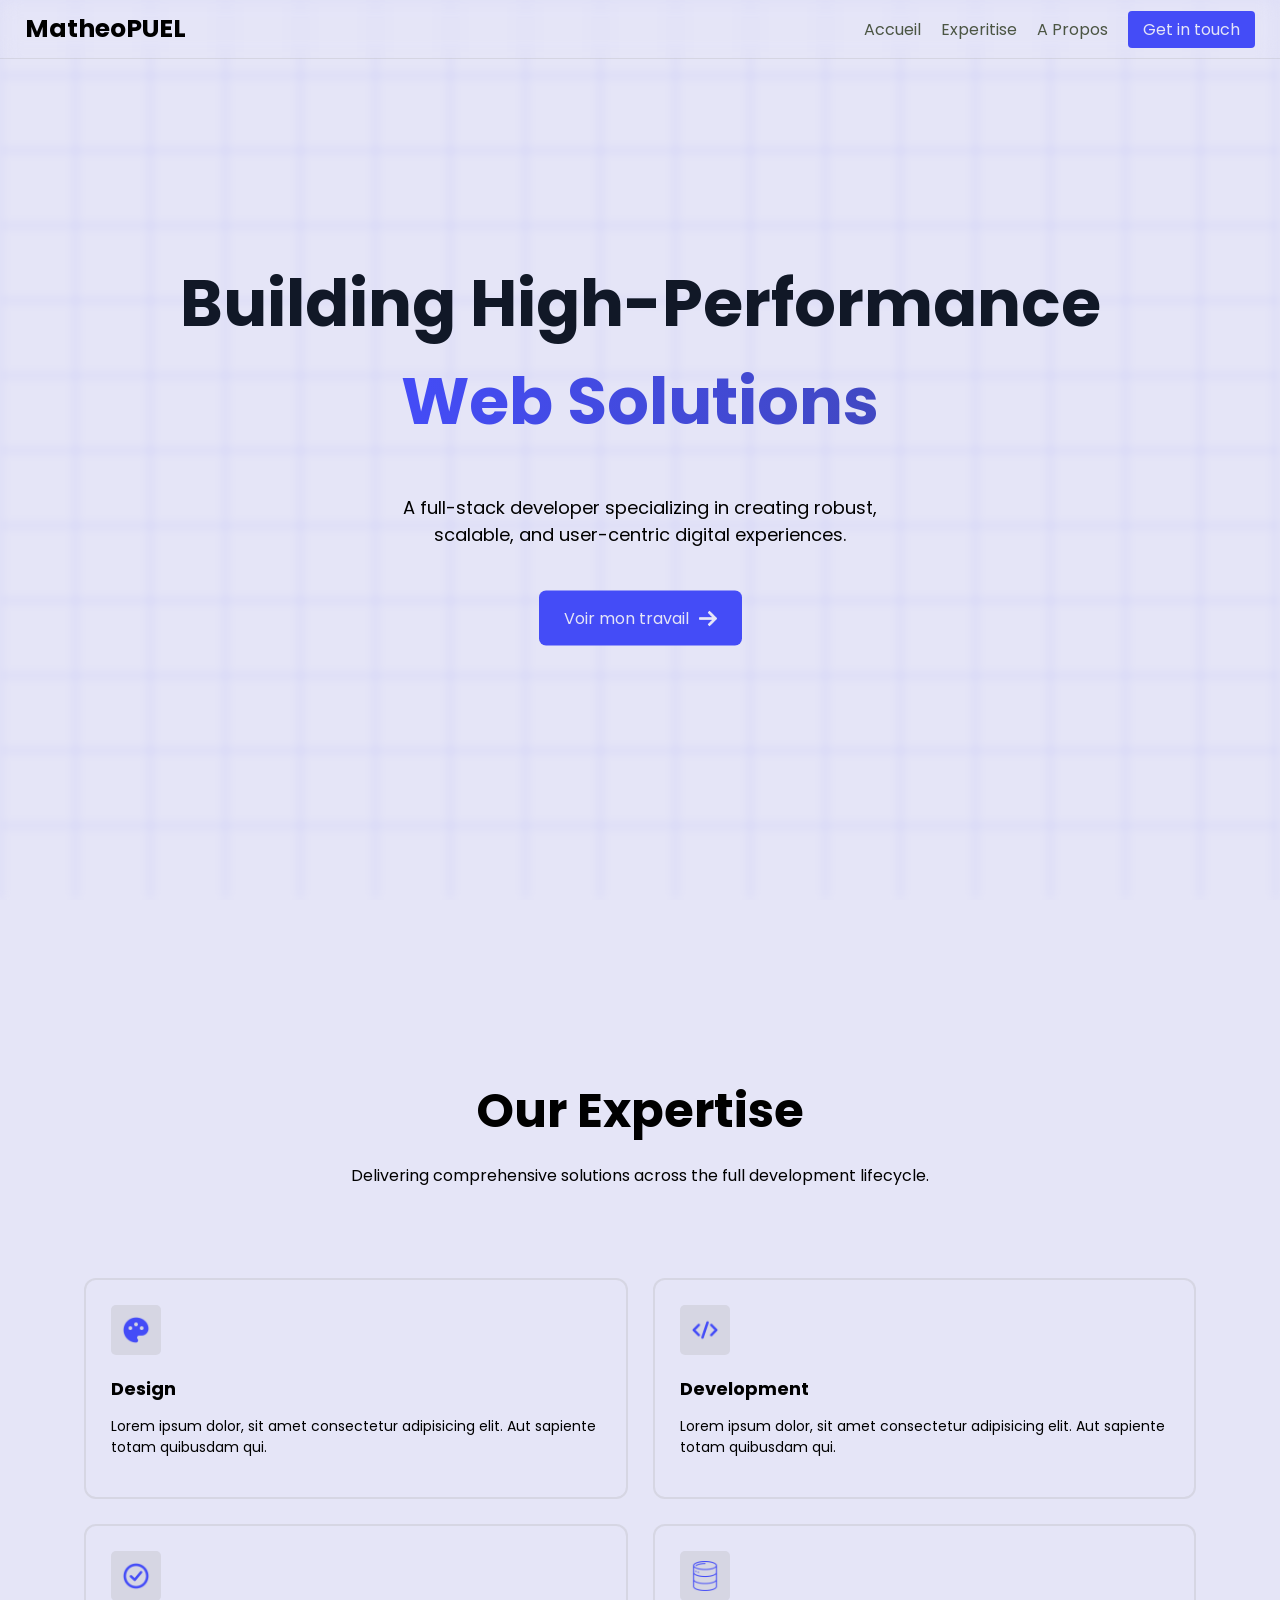
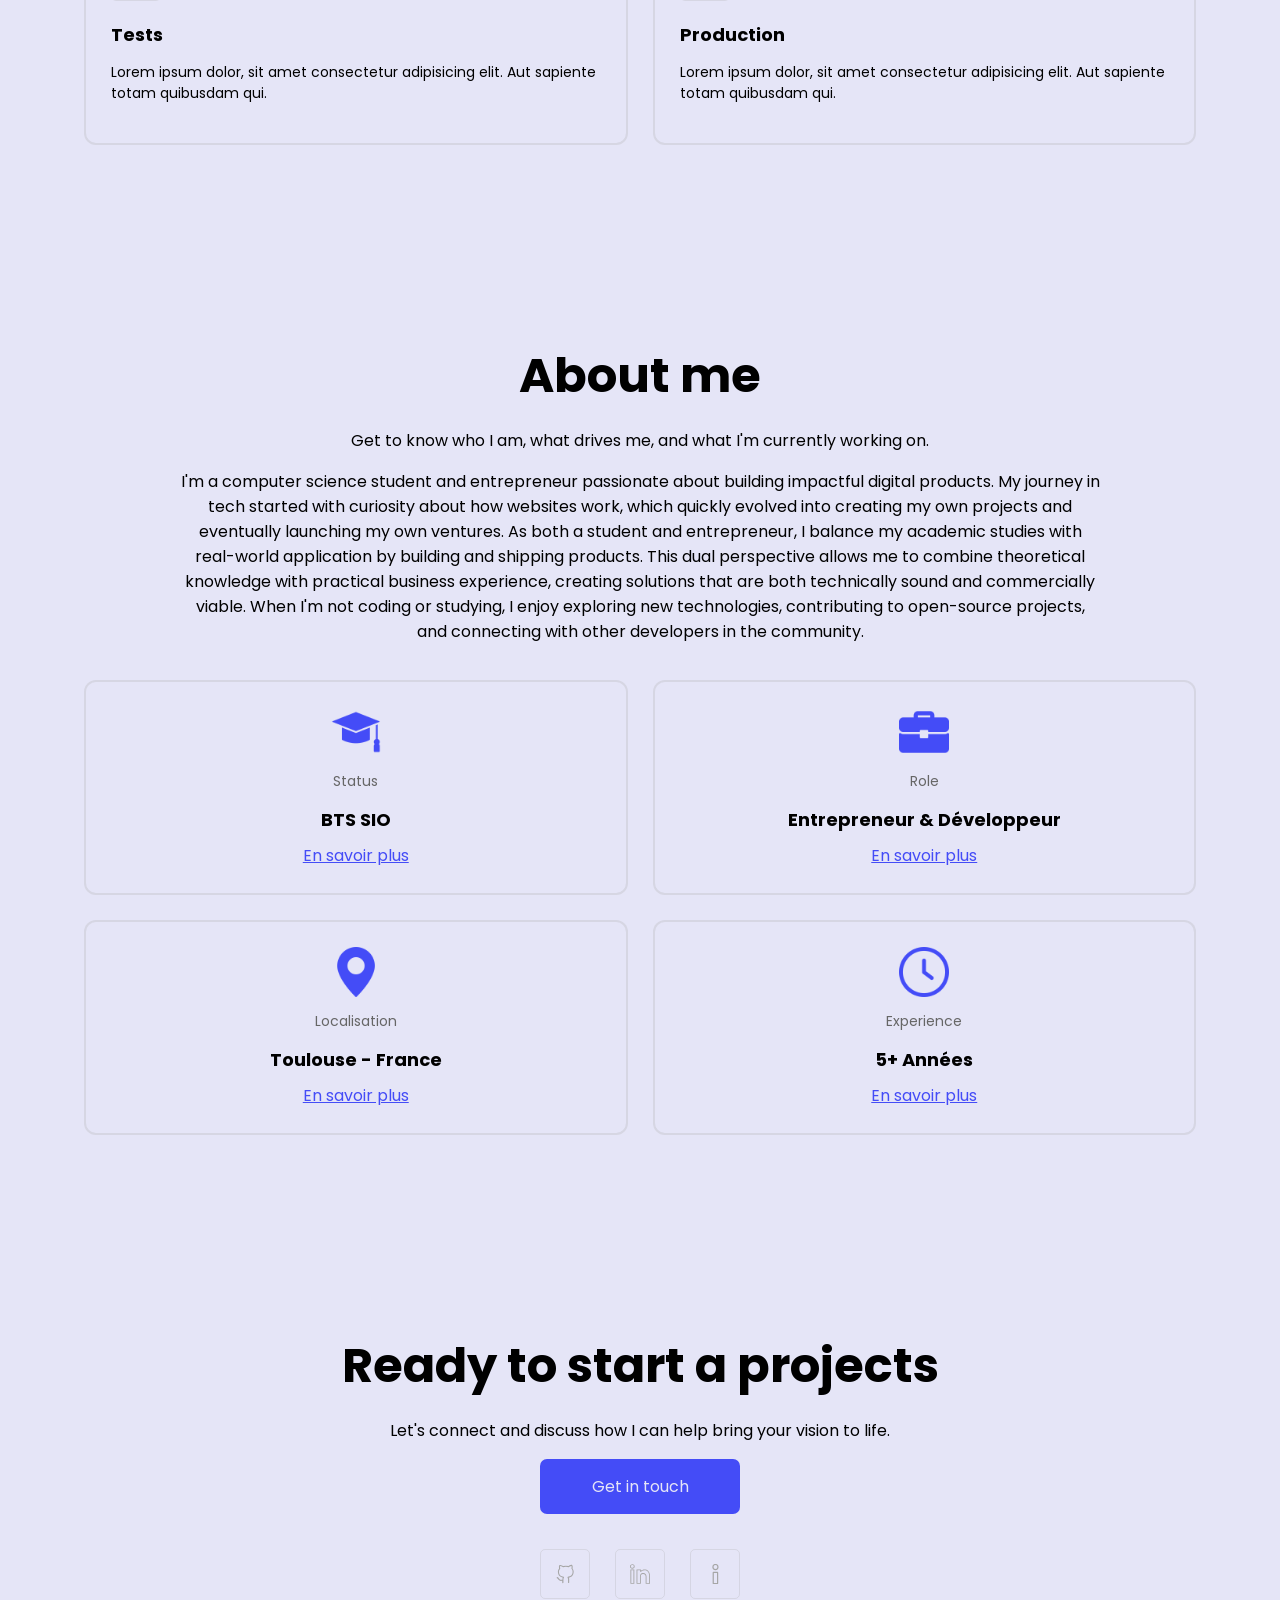
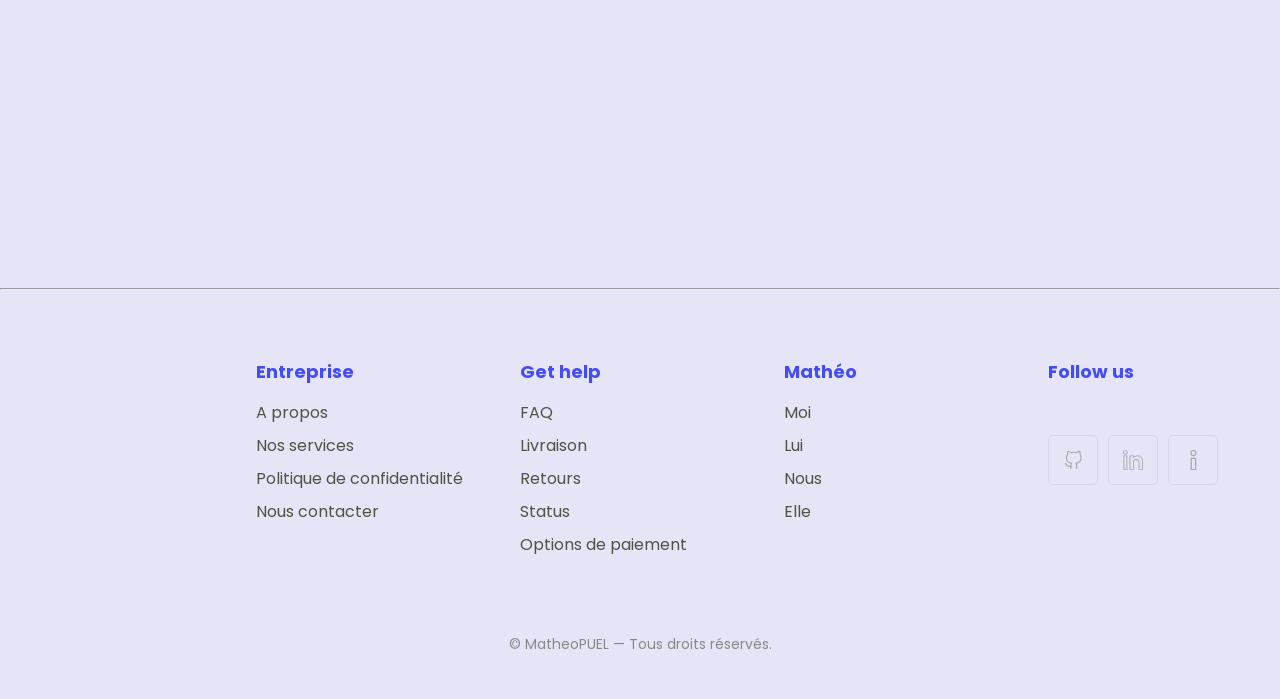
==== commit 255a657b: "Push the modifications" ====
--- a/index.html
+++ b/index.html
@@ -159,7 +159,7 @@
         <p>Let's connect and discuss how I can help bring your vision to life.</p>
 
         <div>
-          <a class="btn-primary " style="width: 150px; " href=" ">Get in touch</a>
+          <a class="btn-primary " style="width: 150px; " href="./contact.html ">Get in touch</a>
           <div class="contact-container ">
             <a href="https://github.com/MatheoPUEL " target="_blank "><div class="contact-card "><svg width="20px " height="20px " viewBox="0 0 24 24 " xmlns="http://www.w3.org/2000/svg " fill="#000000 "><path d="M21.035 5.257c.91 1.092 1.364 2.366
                     1.364 3.822 0 5.277-3.002 6.824-5.823 7.279.364.637.455 1.365.455 2.093v3.73c0 .455-.273.728-.637.728a.718.718 0 0 1-.728-.728v-3.73a2.497 2.497 0 0 0-.728-2.093l.455-1.183c2.821-.364 5.733-1.274 5.733-6.187 0-1.183-.455-2.275-1.274-3.185l-.182-.727a4.04
@@ -265,4 +265,4 @@
     <script src="./script/navbar.js "></script>
     <script src="./script/modal.js "></script>
   </body>
-</html>
+</html>
--- a/style/index.css
+++ b/style/index.css
@@ -1,479 +1,496 @@
 @import './main.css';
 
-
 /* --- Base --- */
+
 nav {
-  display: flex;
-  justify-content: space-between;
-  align-items: center;
-  position: fixed;
-  width: 100%;
-  background-color: rgba(var(--primary-background-rgb), 0.5);
-  z-index: 99;
-  top: 0;
-  border-bottom: 1px solid #a6a6a63f;
-  backdrop-filter: blur(10px);
-  padding: 10px 25px;
-  box-sizing: border-box;
+    display: flex;
+    justify-content: space-between;
+    align-items: center;
+    position: fixed;
+    width: 100%;
+    background-color: rgba(var(--primary-background-rgb), 0.5);
+    z-index: 99;
+    top: 0;
+    border-bottom: 1px solid #a6a6a63f;
+    backdrop-filter: blur(10px);
+    padding: 10px 25px;
+    box-sizing: border-box;
 }
 
 .nav-logo h1 {
-  margin: 0;
-}
+    margin: 0;
+}
+
 
 /* --- Links Desktop --- */
+
 .nav-links ul {
-  display: flex;
-  flex-direction: row;
-  list-style-type: none;
-  gap: 20px;
-  margin: 0;
-  padding: 0;
+    display: flex;
+    flex-direction: row;
+    list-style-type: none;
+    gap: 20px;
+    margin: 0;
+    padding: 0;
 }
 
 .nav-links ul li a {
-  color: #4B5543;
-  text-decoration: none;
-  transition: color 0.2s;
+    color: #4B5543;
+    text-decoration: none;
+    transition: color 0.2s;
 }
 
 .nav-links ul li a:hover {
-  color: #000000;
+    color: #000000;
 }
 
 .nav-btn {
-  background-color: var(--primary-color);
-  color: var(--primary-background) !important;
-  text-decoration: none;
-  padding: 7px 15px;
-  border-radius: 4px;
-  transition-duration: 0.3s;
+    background-color: var(--primary-color);
+    color: var(--primary-background) !important;
+    text-decoration: none;
+    padding: 7px 15px;
+    border-radius: 4px;
+    transition-duration: 0.3s;
 }
 
 .nav-btn:hover {
-  background-color: var(--secondary-color);
-}
+    background-color: var(--secondary-color);
+}
+
 
 /* --- Bouton hamburger (mobile) --- */
+
 .nav-toggle {
-  display: none;
-  font-size: 28px;
-  cursor: pointer;
-  user-select: none;
-}
+    display: none;
+    font-size: 28px;
+    cursor: pointer;
+    user-select: none;
+}
+
 
 /* --- Base --- */
+
 nav {
-  display: flex;
-  justify-content: space-between;
-  align-items: center;
-  position: fixed;
-  width: 100%;
-  background-color: rgba(var(--primary-background));
-  z-index: 98;
-  top: 0;
-  border-bottom: 1px solid #a6a6a63f;
-  backdrop-filter: blur(10px);
-  padding: 10px 25px;
-  box-sizing: border-box;
+    display: flex;
+    justify-content: space-between;
+    align-items: center;
+    position: fixed;
+    width: 100%;
+    background-color: rgba(var(--primary-background));
+    z-index: 98;
+    top: 0;
+    border-bottom: 1px solid #a6a6a63f;
+    backdrop-filter: blur(10px);
+    padding: 10px 25px;
+    box-sizing: border-box;
 }
 
 .nav-logo h1 {
-  margin: 0;
-}
+    margin: 0;
+}
+
 
 /* --- Links Desktop --- */
+
 .nav-links ul {
-  display: flex;
-  flex-direction: row;
-  list-style-type: none;
-  gap: 20px;
-  margin: 0;
-  padding: 0;
+    display: flex;
+    flex-direction: row;
+    list-style-type: none;
+    gap: 20px;
+    margin: 0;
+    padding: 0;
 }
 
 .nav-links ul li a {
-  color: #4B5543;
-  text-decoration: none;
-  transition: color 0.2s;
+    color: #4B5543;
+    text-decoration: none;
+    transition: color 0.2s;
 }
 
 .nav-links ul li a:hover {
-  color: #000000;
+    color: #000000;
 }
 
 .nav-btn {
-  background-color: var(--primary-color);
-  color: var(--primary-background) !important;
-  text-decoration: none;
-  padding: 7px 15px;
-  border-radius: 4px;
-  transition-duration: 0.3s;
+    background-color: var(--primary-color);
+    color: var(--primary-background) !important;
+    text-decoration: none;
+    padding: 7px 15px;
+    border-radius: 4px;
+    transition-duration: 0.3s;
 }
 
 .nav-btn:hover {
-  background-color: var(--secondary-color);
-}
+    background-color: var(--secondary-color);
+}
+
 
 /* --- Hamburger --- */
+
 .nav-toggle {
-  display: none;
-  font-size: 28px;
-  cursor: pointer;
-  user-select: none;
-}
+    display: none;
+    font-size: 28px;
+    cursor: pointer;
+    user-select: none;
+}
+
 
 /* --- Responsive --- */
+
 @media (max-width: 768px) {
-  .nav-links {
-    position: absolute;
-    top: 62px;
-    left: 0;
+    .nav-links {
+        position: absolute;
+        top: 62px;
+        left: 0;
+        width: 100%;
+        overflow: hidden;
+        max-height: 0;
+        opacity: 0;
+        background-color: rgba(var(--primary-background-rgb));
+        border-top: 1px solid #a6a6a63f;
+        border-bottom: 1px solid transparent;
+        transition: max-height 0.4s ease, opacity 0.4s ease, border-bottom 0.4s ease;
+    }
+    .nav-links.active {
+        max-height: 300px;
+        opacity: 1;
+        border-bottom: 1px solid #a6a6a63f;
+    }
+    .nav-links ul {
+        display: flex;
+        flex-direction: column;
+        align-items: left;
+        gap: 15px;
+        padding: 20px 0;
+        margin: 0 0 0 25px;
+        backdrop-filter: blur(10px);
+    }
+    .nav-toggle {
+        display: block;
+    }
+}
+
+.header-container {
+    position: relative;
+    height: 100vh;
     width: 100%;
     overflow: hidden;
-    max-height: 0;
-    opacity: 0;
-    background-color: rgba(var(--primary-background-rgb));
-    border-top: 1px solid #a6a6a63f;
-    border-bottom: 1px solid transparent;
-    transition: max-height 0.4s ease, opacity 0.4s ease, border-bottom 0.4s ease;
-  }
-
-  .nav-links.active {
-    max-height: 300px;
-    opacity: 1;
-    border-bottom: 1px solid #a6a6a63f;
-  }
-
-  .nav-links ul {
+}
+
+.header-background::before {
+    content: "";
+    position: absolute;
+    inset: 0;
+    background-color: var(--primary-background);
+    background-image: linear-gradient(var(--primary-color) 1px, transparent 1px), linear-gradient(to right, var(--primary-color) 1px, var(--primary-background) 1px);
+    background-size: 75px 75px;
+    opacity: 0.3;
+    filter: blur(4px);
+    z-index: 0;
+}
+
+.hero-section {
+    position: relative;
+    z-index: 1;
+    top: 50%;
+    left: 50%;
+    transform: translate(-50%, -50%);
     display: flex;
     flex-direction: column;
-    align-items: left;
-    gap: 15px;
-    padding: 20px 0;
-    margin: 0 0 0 25px;
-    backdrop-filter: blur(10px);
-  }
-
-  .nav-toggle {
-    display: block;
-  }
-}
-
-
-.header-container {
-  position: relative;
-  height: 100vh;
-  width: 100%;
-  overflow: hidden;
-}
-
-.header-background::before {
-  content: "";
-  position: absolute;
-  inset: 0;
-
-  background-color: var(--primary-background);
-  background-image: linear-gradient(var(--primary-color) 1px, transparent 1px),
-    linear-gradient(to right, var(--primary-color) 1px, var(--primary-background) 1px);
-  background-size: 75px 75px;
-  opacity: 0.3;
-
-  filter: blur(4px);
-  z-index: 0;
-}
-
-.hero-section {
-  position: relative;
-  z-index: 1;
-  top: 50%;
-  left: 50%;
-  transform: translate(-50%, -50%);
-  display: flex;
-  flex-direction: column;
-  align-items: center;
-
-  gap: 25px;
+    align-items: center;
+    gap: 25px;
 }
 
 .header-title {
-  text-align: center;
+    text-align: center;
 }
 
 .title {
-  font-size: 65px;
-  color: #111827;
+    font-size: 65px;
+    color: #111827;
 }
 
 .title-primary {
-  font-size: 65px;
-  background: linear-gradient(to left, var(--secondary-color), var(--primary-color));
-  -webkit-background-clip: text;
-  -webkit-text-fill-color: transparent;
+    font-size: 65px;
+    background: linear-gradient(to left, var(--secondary-color), var(--primary-color));
+    -webkit-background-clip: text;
+    -webkit-text-fill-color: transparent;
 }
 
 .btn-primary {
-  background-color: var(--primary-color);
-  color: var(--primary-background);
-  text-decoration: none;
-  padding: 15px 25px 15px 25px;
-  border-radius: 7px;
-
-  display: flex;
-  justify-content: center;
-  align-items: center;
-  gap: 10px;
-  transition-duration: 0.3s;
+    background-color: var(--primary-color);
+    color: var(--primary-background);
+    text-decoration: none;
+    padding: 15px 25px 15px 25px;
+    border-radius: 7px;
+    display: flex;
+    justify-content: center;
+    align-items: center;
+    gap: 10px;
+    transition-duration: 0.3s;
 }
 
 .header-description {
-  width: 40%;
-  font-size: 18px;
-
+    width: 40%;
+    font-size: 18px;
 }
 
 .btn-primary:hover {
-  background-color: var(--secondary-color);
+    background-color: var(--secondary-color);
 }
 
 @media screen and (max-width: 1260px) {
-  .title {
-    font-size: 45px;
-  }
-
-  .title-primary {
-    font-size: 45px;
-  }
-
-  .header-description {
-    width: 60%;
-  }
-
+    .title {
+        font-size: 45px;
+    }
+    .title-primary {
+        font-size: 45px;
+    }
+    .header-description {
+        width: 60%;
+    }
 }
 
 @media screen and (max-width: 710px) {
-  .title {
-    font-size: 35px;
-  }
-
-  .title-primary {
-    font-size: 35px;
-  }
-
-  .header-description {
-    width: 80%;
-  }
+    .title {
+        font-size: 35px;
+    }
+    .title-primary {
+        font-size: 35px;
+    }
+    .header-description {
+        width: 80%;
+    }
 }
 
 @media screen and (max-width: 525px) {
-  .title {
-    font-size: 30px;
-  }
-
-  .title-primary {
-    font-size: 30px;
-  }
-
-  .header-description {
-    width: 90%;
-    font-size: 18px;
-  }
-}
+    .title {
+        font-size: 30px;
+    }
+    .title-primary {
+        font-size: 30px;
+    }
+    .header-description {
+        width: 90%;
+        font-size: 18px;
+    }
+}
+
 
 /*
 Section
 */
+
 .section {
     min-height: 550px;
-  /* ou auto */
-  height: auto;
-  margin-top: 175px;
-  position: relative;
-  left: 50%;
-  transform: translateX(-50%);
-  width: 90%;
-  z-index: 1;
+    /* ou auto */
+    height: auto;
+    margin-top: 175px;
+    position: relative;
+    left: 50%;
+    transform: translateX(-50%);
+    width: 90%;
+    z-index: 1;
 }
 
 .section-title {
-  text-align: center;
+    text-align: center;
 }
 
 .section-title h2 {
-  font-size: 48px;
+    font-size: 48px;
 }
 
 .section-title p {
-  font-size: 16px;
+    font-size: 16px;
 }
 
 .section-cards {
-  display: flex;
-  flex-wrap: wrap;
-  justify-content: space-between;
-  gap: 25px;
-  padding: 20px;
+    display: flex;
+    flex-wrap: wrap;
+    justify-content: space-between;
+    gap: 25px;
+    padding: 20px;
 }
 
 .card {
-  flex: 1 1 calc(25% - 20px);
-  /* 4 cartes par ligne sur grand écran */
-  background-color: var(--primary-background);
-  /* exemple */
-  padding: 25px;
-  border-radius: 12px;
-  box-sizing: border-box;
-
-  border: solid 2px #a6a6a63f;
-  transition-duration: 0.3s;
+    flex: 1 1 calc(25% - 20px);
+    /* 4 cartes par ligne sur grand écran */
+    background-color: var(--primary-background);
+    /* exemple */
+    padding: 25px;
+    border-radius: 12px;
+    box-sizing: border-box;
+    border: solid 2px #a6a6a63f;
+    transition-duration: 0.3s;
 }
 
 .card:hover {
-  transform: translateY(-10px);
-  box-shadow: 0px 10px 15px -3px rgba(0, 0, 0, 0.1);
+    transform: translateY(-10px);
+    box-shadow: 0px 10px 15px -3px rgba(0, 0, 0, 0.1);
 }
 
 .card-icon {
-  width: 50px;
-  height: 50px;
-  background-color: #a6a6a63f;
-  border-radius: 5px;
-  margin-bottom: 20px;
-
-  display: flex;
-  justify-content: center;
-  align-items: center;
+    width: 50px;
+    height: 50px;
+    background-color: #a6a6a63f;
+    border-radius: 5px;
+    margin-bottom: 20px;
+    display: flex;
+    justify-content: center;
+    align-items: center;
 }
 
 .card h3 {
-  font-size: 18px;
+    font-size: 18px;
 }
 
 .card p {
-  font-size: 14px;
+    font-size: 14px;
 }
 
 @media (max-width: 1330px) {
-  .card {
-    flex: 1 1 calc(50% - 20px);
-  }
+    .card {
+        flex: 1 1 calc(50% - 20px);
+    }
 }
 
 @media (max-width: 760px) {
-  .card {
-    flex: 1 1 100%;
-  }
-}
-
+    .card {
+        flex: 1 1 100%;
+    }
+}
 
 
 /* --- Section About --- */
+
 .about-section {
-  min-height: 550px;
-  height: auto;
-  margin-top: 175px;
-  position: relative;
-  left: 50%;
-  transform: translateX(-50%);
-  width: 90%;
-  z-index: 1;
+    min-height: 550px;
+    height: auto;
+    margin-top: 175px;
+    position: relative;
+    left: 50%;
+    transform: translateX(-50%);
+    width: 90%;
+    z-index: 1;
 }
 
 .about-section .section-title {
-  text-align: center;
+    text-align: center;
 }
 
 .about-section .section-title h2 {
-  font-size: 48px;
+    font-size: 48px;
 }
 
 .about-section .section-title p {
-  font-size: 16px;
-}
+    font-size: 16px;
+}
+
 
 /* --- Grille des cartes --- */
+
 .about-container {
-  display: flex;
-  flex-wrap: wrap;
-  justify-content: space-between;
-  gap: 25px;
-  padding: 20px;
-}
+    display: flex;
+    flex-wrap: wrap;
+    justify-content: space-between;
+    gap: 25px;
+    padding: 20px;
+}
+
 .about-paragraphe {
-  width: 55%;
-  position: relative;
-  left: 50%;
-  transform: translateX(-50%);
-  text-align: center;
-}
+    width: 55%;
+    position: relative;
+    left: 50%;
+    transform: translateX(-50%);
+    text-align: center;
+}
+
+
 /* --- Cartes individuelles --- */
+
 .about-card {
-  flex: 1 1 calc(25% - 20px);
-  background-color: var(--primary-background);
-  padding: 25px;
-  border-radius: 12px;
-  box-sizing: border-box;
-  border: solid 2px #a6a6a63f;
-  transition-duration: 0.3s;
-  text-align: center;
-
-  display: flex;
-  flex-direction: column;
-  justify-content: center;
-  align-items: center;
+    flex: 1 1 calc(25% - 20px);
+    background-color: var(--primary-background);
+    padding: 25px;
+    border-radius: 12px;
+    box-sizing: border-box;
+    border: solid 2px #a6a6a63f;
+    transition-duration: 0.3s;
+    text-align: center;
+    display: flex;
+    flex-direction: column;
+    justify-content: center;
+    align-items: center;
 }
 
 .about-card h3 {
-  font-size: 18px;
-  margin-bottom: 10px;
+    font-size: 18px;
+    margin-bottom: 10px;
 }
 
 .about-card p {
-  font-size: 14px;
-  color: #666;
-}
+    font-size: 14px;
+    color: #666;
+}
+
 
 /* --- Responsive --- */
+
 @media (max-width: 1330px) {
-  .about-card {
-    flex: 1 1 calc(50% - 20px);
-  }
-  .about-paragraphe {
-    width: 80%;
-  }
+    .about-card {
+        flex: 1 1 calc(50% - 20px);
+    }
+    .about-paragraphe {
+        width: 80%;
+    }
 }
 
 @media (max-width: 760px) {
-  .about-card {
-    flex: 1 1 100%;
-  }
-  .about-paragraphe {
-    width: 90%;
-  }
+    .about-card {
+        flex: 1 1 100%;
+    }
+    .about-paragraphe {
+        width: 90%;
+    }
 }
 
 .contact-container {
-  display: flex;
-  justify-content: space-between;
-}
+    display: flex;
+    justify-content: space-between;
+}
+
 .contact-card {
-  border: solid 1px #a6a6a63f;
-  border-radius: 5px;
-  width: 48px;
-  height: 48px;
-  margin-top: 35px;
-  transition-duration: 0.3s;
-}
+    border: solid 1px #a6a6a63f;
+    border-radius: 5px;
+    width: 48px;
+    height: 48px;
+    margin-top: 35px;
+    transition-duration: 0.3s;
+}
+
 .contact-card:hover {
-  border: solid 1px var(--primary-color);
-}
+    border: solid 1px var(--primary-color);
+}
+
 .contact-card svg {
-  fill: #a6a6a6;
-  position: relative;
-  top: 50%;
-  transform: translateY(-50%);
-  transition-duration: 0.3s;
-}
+    fill: #a6a6a6;
+    position: relative;
+    top: 50%;
+    transform: translateY(-50%);
+    transition-duration: 0.3s;
+}
+
 .contact-card:hover svg {
-  fill: var(--primary-color);
-}
+    fill: var(--primary-color);
+}
+
+.contact-card .svg-info {
+    stroke: #a6a6a6;
+    fill: none;
+    transition-duration: 0.3s;
+}
+
+.contact-card:hover .svg-info {
+    stroke: var(--primary-color);
+    fill: none;
+}
